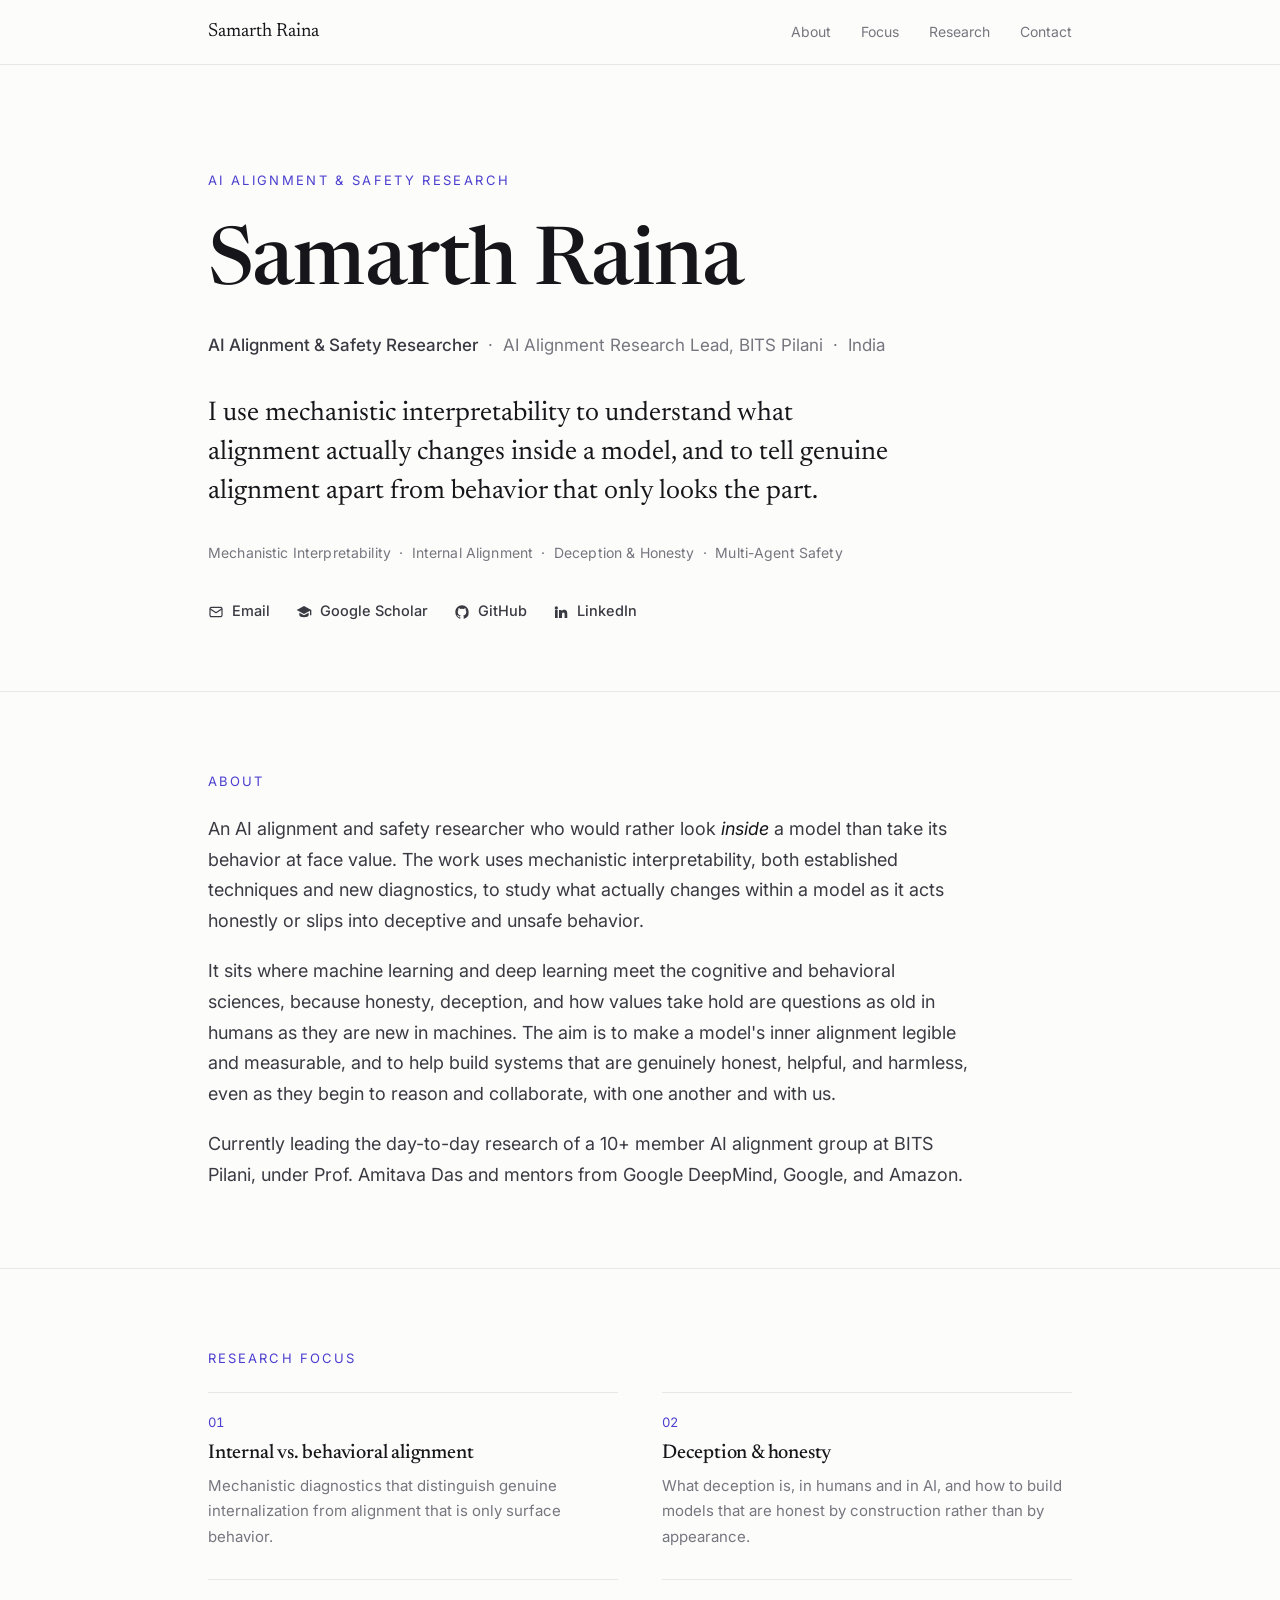
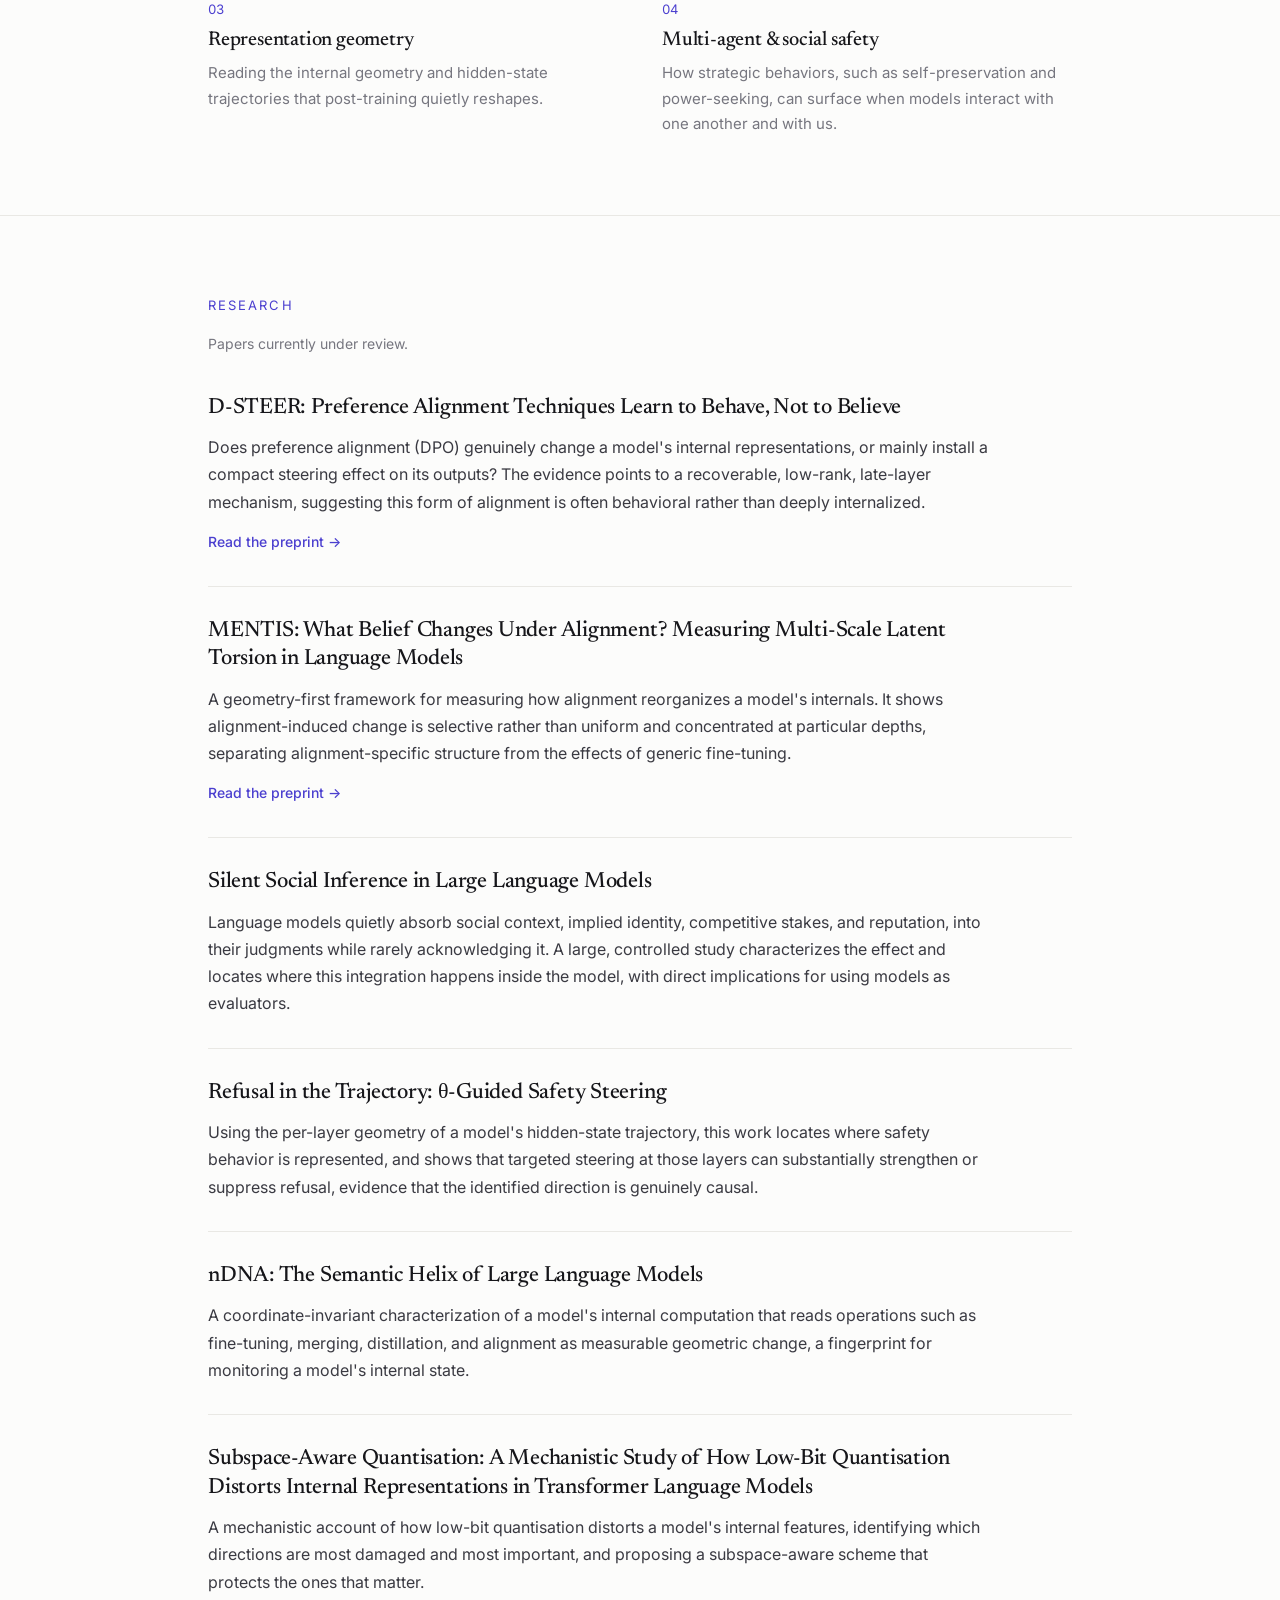
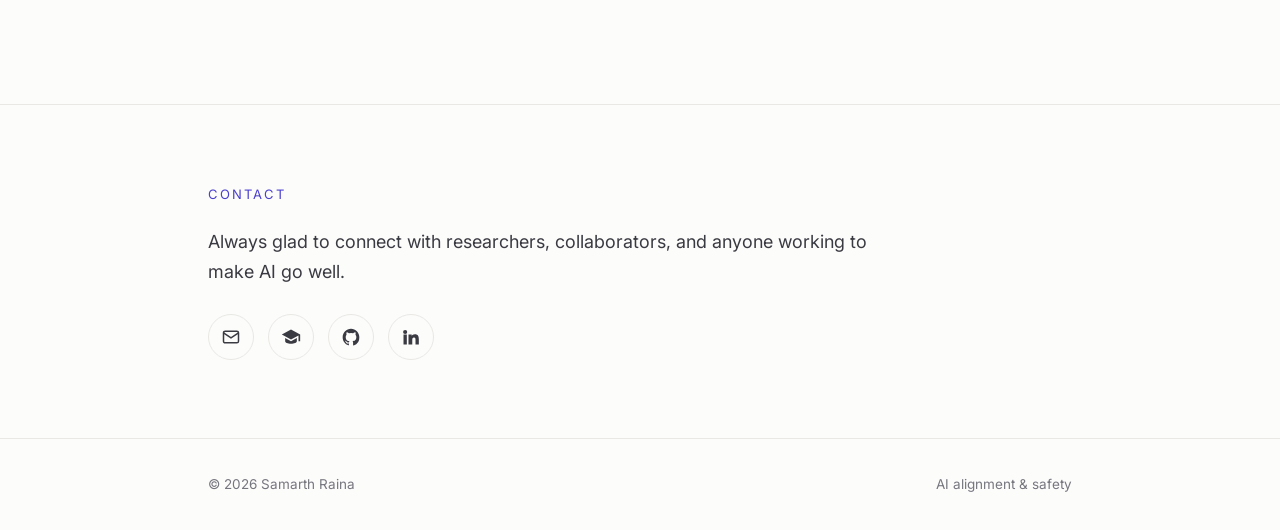
==== index.html @ c99ff716 "Add files via upload" ====
<!DOCTYPE html>
<html lang="en">
<head>
<meta charset="UTF-8" />
<meta name="viewport" content="width=device-width, initial-scale=1.0" />
<title>Samarth Raina</title>
<meta name="description" content="Samarth Raina — AI alignment and safety researcher working on mechanistic interpretability, internal alignment, deception and honesty, and multi-agent safety." />
<link rel="preconnect" href="https://fonts.googleapis.com" />
<link rel="preconnect" href="https://fonts.gstatic.com" crossorigin />
<link href="https://fonts.googleapis.com/css2?family=Inter:wght@400;500;600&family=Newsreader:opsz,wght@6..72,400;6..72,500&display=swap" rel="stylesheet" />
<style>
  :root{
    --bg:#fcfcfb; --ink:#16161a; --soft:#3a3a42; --muted:#76767f; --line:#e9e8e4;
    --accent:#4b3fcf; --accent-soft:#efeefb;
    --serif:'Newsreader',Georgia,serif; --sans:'Inter',system-ui,sans-serif;
    --maxw:920px;
  }
  *{box-sizing:border-box}
  html{scroll-behavior:smooth}
  body{margin:0;background:var(--bg);color:var(--ink);font-family:var(--sans);line-height:1.7;font-size:17px;-webkit-font-smoothing:antialiased}
  a{color:inherit;text-decoration:none}
  ::selection{background:var(--accent-soft)}
  .wrap{max-width:var(--maxw);margin:0 auto;padding:0 28px}
  h1,h2,h3{font-family:var(--serif);font-weight:500;letter-spacing:-.01em;margin:0;line-height:1.2}

  nav{position:sticky;top:0;z-index:40;background:rgba(252,252,251,.82);backdrop-filter:blur(10px);border-bottom:1px solid var(--line)}
  nav .wrap{display:flex;align-items:center;justify-content:space-between;height:64px}
  .brand{font-family:var(--serif);font-size:19px}
  .navlinks{display:flex;gap:30px;font-size:14px;color:var(--muted)}
  .navlinks a{position:relative}
  .navlinks a:hover{color:var(--ink)}
  @media(max-width:640px){.navlinks{display:none}}

  header.hero{padding:104px 0 64px;border-bottom:1px solid var(--line)}
  .kicker{font-size:13px;letter-spacing:.18em;text-transform:uppercase;color:var(--accent);margin-bottom:26px}
  .hero h1{font-size:clamp(44px,8vw,80px)}
  .hero .role{margin-top:18px;font-size:17px;color:var(--muted)}
  .hero .role b{color:var(--soft);font-weight:500}
  .statement{margin:34px 0 0;max-width:680px;font-family:var(--serif);font-size:clamp(21px,3vw,27px);line-height:1.45;color:var(--ink)}
  .keys{margin-top:30px;font-size:14px;color:var(--muted);letter-spacing:.01em}
  .keys span{white-space:nowrap}
  .links{display:flex;flex-wrap:wrap;gap:26px;margin-top:34px;font-size:14.5px;font-weight:500}
  .links a{display:inline-flex;align-items:center;gap:8px;color:var(--soft);border-bottom:1px solid transparent;padding-bottom:2px;transition:.15s}
  .links a:hover{color:var(--accent);border-color:var(--accent)}
  .links svg{width:16px;height:16px}

  section{padding:78px 0;border-bottom:1px solid var(--line)}
  .eyebrow{font-size:13px;letter-spacing:.16em;text-transform:uppercase;color:var(--accent);margin-bottom:22px}
  .about p{font-size:18px;color:var(--soft);margin:0 0 20px;max-width:760px}
  .about p:last-child{margin-bottom:0}
  .about em{font-style:italic;color:var(--ink)}

  .focus-grid{display:grid;gap:30px 44px;grid-template-columns:repeat(2,1fr);margin-top:8px}
  @media(max-width:640px){.focus-grid{grid-template-columns:1fr}}
  .fitem{padding-top:18px;border-top:1px solid var(--line)}
  .fitem .n{font-size:13px;color:var(--accent);font-variant-numeric:tabular-nums;margin-bottom:8px}
  .fitem h3{font-size:20px;margin-bottom:8px}
  .fitem p{margin:0;font-size:15px;color:var(--muted)}

  .work{margin-top:6px}
  .proj{padding:30px 0;border-top:1px solid var(--line)}
  .proj:first-child{border-top:none;padding-top:8px}
  .proj h3{font-size:22px;line-height:1.3;margin-bottom:12px;max-width:760px}
  .proj p{margin:0;color:var(--soft);font-size:16px;max-width:780px}
  .proj .more{display:inline-flex;align-items:center;gap:7px;margin-top:14px;font-family:var(--sans);font-size:14px;font-weight:500;color:var(--accent)}
  .proj .more:hover{text-decoration:underline}

  .contact p{font-size:18px;color:var(--soft);max-width:680px;margin:0 0 26px}
  .iconrow{display:flex;gap:14px;margin-top:4px}
  .iconrow a{width:46px;height:46px;border:1px solid var(--line);border-radius:50%;display:flex;align-items:center;justify-content:center;color:var(--soft);transition:.18s}
  .iconrow a:hover{color:var(--accent);border-color:var(--accent);transform:translateY(-2px)}
  .iconrow svg{width:20px;height:20px}
  footer{padding:34px 0;color:var(--muted);font-size:13.5px}
  footer .wrap{display:flex;flex-wrap:wrap;gap:10px;justify-content:space-between}

  .reveal{opacity:0;transform:translateY(16px);transition:.7s cubic-bezier(.2,.7,.2,1)}
  .reveal.in{opacity:1;transform:none}
</style>
</head>
<body>

<nav>
  <div class="wrap">
    <a class="brand" href="#top">Samarth Raina</a>
    <div class="navlinks">
      <a href="#about">About</a>
      <a href="#focus">Focus</a>
      <a href="#work">Research</a>
      <a href="#contact">Contact</a>
    </div>
  </div>
</nav>

<header class="hero" id="top">
  <div class="wrap">
    <div class="kicker">AI Alignment &amp; Safety Research</div>
    <h1>Samarth Raina</h1>
    <p class="role"><b>AI Alignment &amp; Safety Researcher</b> &nbsp;·&nbsp; AI Alignment Research Lead, BITS Pilani &nbsp;·&nbsp; India</p>
    <p class="statement">I use mechanistic interpretability to understand what alignment actually changes inside a model, and to tell genuine alignment apart from behavior that only looks the part.</p>
    <p class="keys"><span>Mechanistic Interpretability</span> &nbsp;·&nbsp; <span>Internal Alignment</span> &nbsp;·&nbsp; <span>Deception &amp; Honesty</span> &nbsp;·&nbsp; <span>Multi-Agent Safety</span></p>
    <div class="links">
      <a href="mailto:samarthraina02@gmail.com"><svg viewBox="0 0 24 24" fill="none" stroke="currentColor" stroke-width="1.8"><rect x="3" y="5" width="18" height="14" rx="2"/><path d="m3 7 9 6 9-6"/></svg> Email</a>
      <a href="https://scholar.google.com/citations?hl=en&user=8PD7WwsAAAAJ" target="_blank" rel="noopener"><svg viewBox="0 0 24 24" fill="currentColor"><path d="M12 3 1 9l11 6 9-4.9V17h2V9L12 3Z"/><path d="M5 13.2V17c0 1.7 3.13 3 7 3s7-1.3 7-3v-3.8l-7 3.8-7-3.8Z"/></svg> Google Scholar</a>
      <a href="https://github.com/samarthraina" target="_blank" rel="noopener"><svg viewBox="0 0 24 24" fill="currentColor"><path d="M12 2C6.48 2 2 6.58 2 12.25c0 4.53 2.87 8.37 6.84 9.73.5.1.68-.22.68-.49l-.01-1.7c-2.78.62-3.37-1.22-3.37-1.22-.45-1.18-1.11-1.5-1.11-1.5-.91-.64.07-.62.07-.62 1 .07 1.53 1.06 1.53 1.06.9 1.57 2.36 1.12 2.94.85.09-.66.35-1.12.63-1.38-2.22-.26-4.55-1.14-4.55-5.07 0-1.12.39-2.03 1.03-2.75-.1-.26-.45-1.31.1-2.72 0 0 .84-.28 2.75 1.05a9.3 9.3 0 0 1 5 0c1.91-1.33 2.75-1.05 2.75-1.05.55 1.41.2 2.46.1 2.72.64.72 1.03 1.63 1.03 2.75 0 3.94-2.34 4.81-4.57 5.06.36.32.68.94.68 1.9l-.01 2.82c0 .27.18.59.69.49A10.02 10.02 0 0 0 22 12.25C22 6.58 17.52 2 12 2Z"/></svg> GitHub</a>
      <a href="https://www.linkedin.com/in/samarth-raina/" target="_blank" rel="noopener"><svg viewBox="0 0 24 24" fill="currentColor"><path d="M4.98 3.5a2.5 2.5 0 1 1 0 5 2.5 2.5 0 0 1 0-5ZM3 9h4v12H3V9Zm6 0h3.8v1.64h.05c.53-1 1.83-2.06 3.77-2.06 4.03 0 4.78 2.65 4.78 6.1V21h-4v-5.4c0-1.29-.02-2.95-1.8-2.95-1.8 0-2.08 1.4-2.08 2.85V21H9V9Z"/></svg> LinkedIn</a>
    </div>
  </div>
</header>

<section id="about" class="about">
  <div class="wrap reveal">
    <div class="eyebrow">About</div>
    <p>An AI alignment and safety researcher who would rather look <em>inside</em> a model than take its behavior at face value. The work uses mechanistic interpretability, both established techniques and new diagnostics, to study what actually changes within a model as it acts honestly or slips into deceptive and unsafe behavior.</p>
    <p>It sits where machine learning and deep learning meet the cognitive and behavioral sciences, because honesty, deception, and how values take hold are questions as old in humans as they are new in machines. The aim is to make a model's inner alignment legible and measurable, and to help build systems that are genuinely honest, helpful, and harmless, even as they begin to reason and collaborate, with one another and with us.</p>
    <p>Currently leading the day-to-day research of a 10+ member AI alignment group at BITS Pilani, under Prof. Amitava Das and mentors from Google DeepMind, Google, and Amazon.</p>
  </div>
</section>

<section id="focus">
  <div class="wrap reveal">
    <div class="eyebrow">Research Focus</div>
    <div class="focus-grid">
      <div class="fitem">
        <div class="n">01</div>
        <h3>Internal vs. behavioral alignment</h3>
        <p>Mechanistic diagnostics that distinguish genuine internalization from alignment that is only surface behavior.</p>
      </div>
      <div class="fitem">
        <div class="n">02</div>
        <h3>Deception &amp; honesty</h3>
        <p>What deception is, in humans and in AI, and how to build models that are honest by construction rather than by appearance.</p>
      </div>
      <div class="fitem">
        <div class="n">03</div>
        <h3>Representation geometry</h3>
        <p>Reading the internal geometry and hidden-state trajectories that post-training quietly reshapes.</p>
      </div>
      <div class="fitem">
        <div class="n">04</div>
        <h3>Multi-agent &amp; social safety</h3>
        <p>How strategic behaviors, such as self-preservation and power-seeking, can surface when models interact with one another and with us.</p>
      </div>
    </div>
  </div>
</section>

<section id="work">
  <div class="wrap reveal">
    <div class="eyebrow">Research</div>
    <p style="font-size:14px;color:var(--muted);margin:-6px 0 30px">Papers currently under review.</p>
    <div class="work">

      <article class="proj">
        <h3>D-STEER: Preference Alignment Techniques Learn to Behave, Not to Believe</h3>
        <p>Does preference alignment (DPO) genuinely change a model's internal representations, or mainly install a compact steering effect on its outputs? The evidence points to a recoverable, low-rank, late-layer mechanism, suggesting this form of alignment is often behavioral rather than deeply internalized.</p>
        <a class="more" href="https://arxiv.org/abs/2512.11838" target="_blank" rel="noopener">Read the preprint &rarr;</a>
      </article>

      <article class="proj">
        <h3>MENTIS: What Belief Changes Under Alignment? Measuring Multi-Scale Latent Torsion in Language Models</h3>
        <p>A geometry-first framework for measuring how alignment reorganizes a model's internals. It shows alignment-induced change is selective rather than uniform and concentrated at particular depths, separating alignment-specific structure from the effects of generic fine-tuning.</p>
        <a class="more" href="https://arxiv.org/abs/2606.01060" target="_blank" rel="noopener">Read the preprint &rarr;</a>
      </article>

      <article class="proj">
        <h3>Silent Social Inference in Large Language Models</h3>
        <p>Language models quietly absorb social context, implied identity, competitive stakes, and reputation, into their judgments while rarely acknowledging it. A large, controlled study characterizes the effect and locates where this integration happens inside the model, with direct implications for using models as evaluators.</p>
      </article>

      <article class="proj">
        <h3>Refusal in the Trajectory: &theta;-Guided Safety Steering</h3>
        <p>Using the per-layer geometry of a model's hidden-state trajectory, this work locates where safety behavior is represented, and shows that targeted steering at those layers can substantially strengthen or suppress refusal, evidence that the identified direction is genuinely causal.</p>
      </article>

      <article class="proj">
        <h3>nDNA: The Semantic Helix of Large Language Models</h3>
        <p>A coordinate-invariant characterization of a model's internal computation that reads operations such as fine-tuning, merging, distillation, and alignment as measurable geometric change, a fingerprint for monitoring a model's internal state.</p>
      </article>

      <article class="proj">
        <h3>Subspace-Aware Quantisation: A Mechanistic Study of How Low-Bit Quantisation Distorts Internal Representations in Transformer Language Models</h3>
        <p>A mechanistic account of how low-bit quantisation distorts a model's internal features, identifying which directions are most damaged and most important, and proposing a subspace-aware scheme that protects the ones that matter.</p>
      </article>

    </div>
  </div>
</section>

<section id="contact" class="contact">
  <div class="wrap reveal">
    <div class="eyebrow">Contact</div>
    <p>Always glad to connect with researchers, collaborators, and anyone working to make AI go well.</p>
    <div class="iconrow">
      <a href="mailto:samarthraina02@gmail.com" aria-label="Email" title="Email"><svg viewBox="0 0 24 24" fill="none" stroke="currentColor" stroke-width="1.8"><rect x="3" y="5" width="18" height="14" rx="2"/><path d="m3 7 9 6 9-6"/></svg></a>
      <a href="https://scholar.google.com/citations?hl=en&user=8PD7WwsAAAAJ" target="_blank" rel="noopener" aria-label="Google Scholar" title="Google Scholar"><svg viewBox="0 0 24 24" fill="currentColor"><path d="M12 3 1 9l11 6 9-4.9V17h2V9L12 3Z"/><path d="M5 13.2V17c0 1.7 3.13 3 7 3s7-1.3 7-3v-3.8l-7 3.8-7-3.8Z"/></svg></a>
      <a href="https://github.com/samarthraina" target="_blank" rel="noopener" aria-label="GitHub" title="GitHub"><svg viewBox="0 0 24 24" fill="currentColor"><path d="M12 2C6.48 2 2 6.58 2 12.25c0 4.53 2.87 8.37 6.84 9.73.5.1.68-.22.68-.49l-.01-1.7c-2.78.62-3.37-1.22-3.37-1.22-.45-1.18-1.11-1.5-1.11-1.5-.91-.64.07-.62.07-.62 1 .07 1.53 1.06 1.53 1.06.9 1.57 2.36 1.12 2.94.85.09-.66.35-1.12.63-1.38-2.22-.26-4.55-1.14-4.55-5.07 0-1.12.39-2.03 1.03-2.75-.1-.26-.45-1.31.1-2.72 0 0 .84-.28 2.75 1.05a9.3 9.3 0 0 1 5 0c1.91-1.33 2.75-1.05 2.75-1.05.55 1.41.2 2.46.1 2.72.64.72 1.03 1.63 1.03 2.75 0 3.94-2.34 4.81-4.57 5.06.36.32.68.94.68 1.9l-.01 2.82c0 .27.18.59.69.49A10.02 10.02 0 0 0 22 12.25C22 6.58 17.52 2 12 2Z"/></svg></a>
      <a href="https://www.linkedin.com/in/samarth-raina/" target="_blank" rel="noopener" aria-label="LinkedIn" title="LinkedIn"><svg viewBox="0 0 24 24" fill="currentColor"><path d="M4.98 3.5a2.5 2.5 0 1 1 0 5 2.5 2.5 0 0 1 0-5ZM3 9h4v12H3V9Zm6 0h3.8v1.64h.05c.53-1 1.83-2.06 3.77-2.06 4.03 0 4.78 2.65 4.78 6.1V21h-4v-5.4c0-1.29-.02-2.95-1.8-2.95-1.8 0-2.08 1.4-2.08 2.85V21H9V9Z"/></svg></a>
    </div>
  </div>
</section>

<footer>
  <div class="wrap">
    <span>© <span id="yr"></span> Samarth Raina</span>
    <span>AI alignment &amp; safety</span>
  </div>
</footer>

<script>
  document.getElementById('yr').textContent = new Date().getFullYear();
  const io = new IntersectionObserver((es)=>es.forEach(e=>{if(e.isIntersecting){e.target.classList.add('in');io.unobserve(e.target)}}),{threshold:.1});
  document.querySelectorAll('.reveal').forEach(el=>io.observe(el));
</script>
</body>
</html>
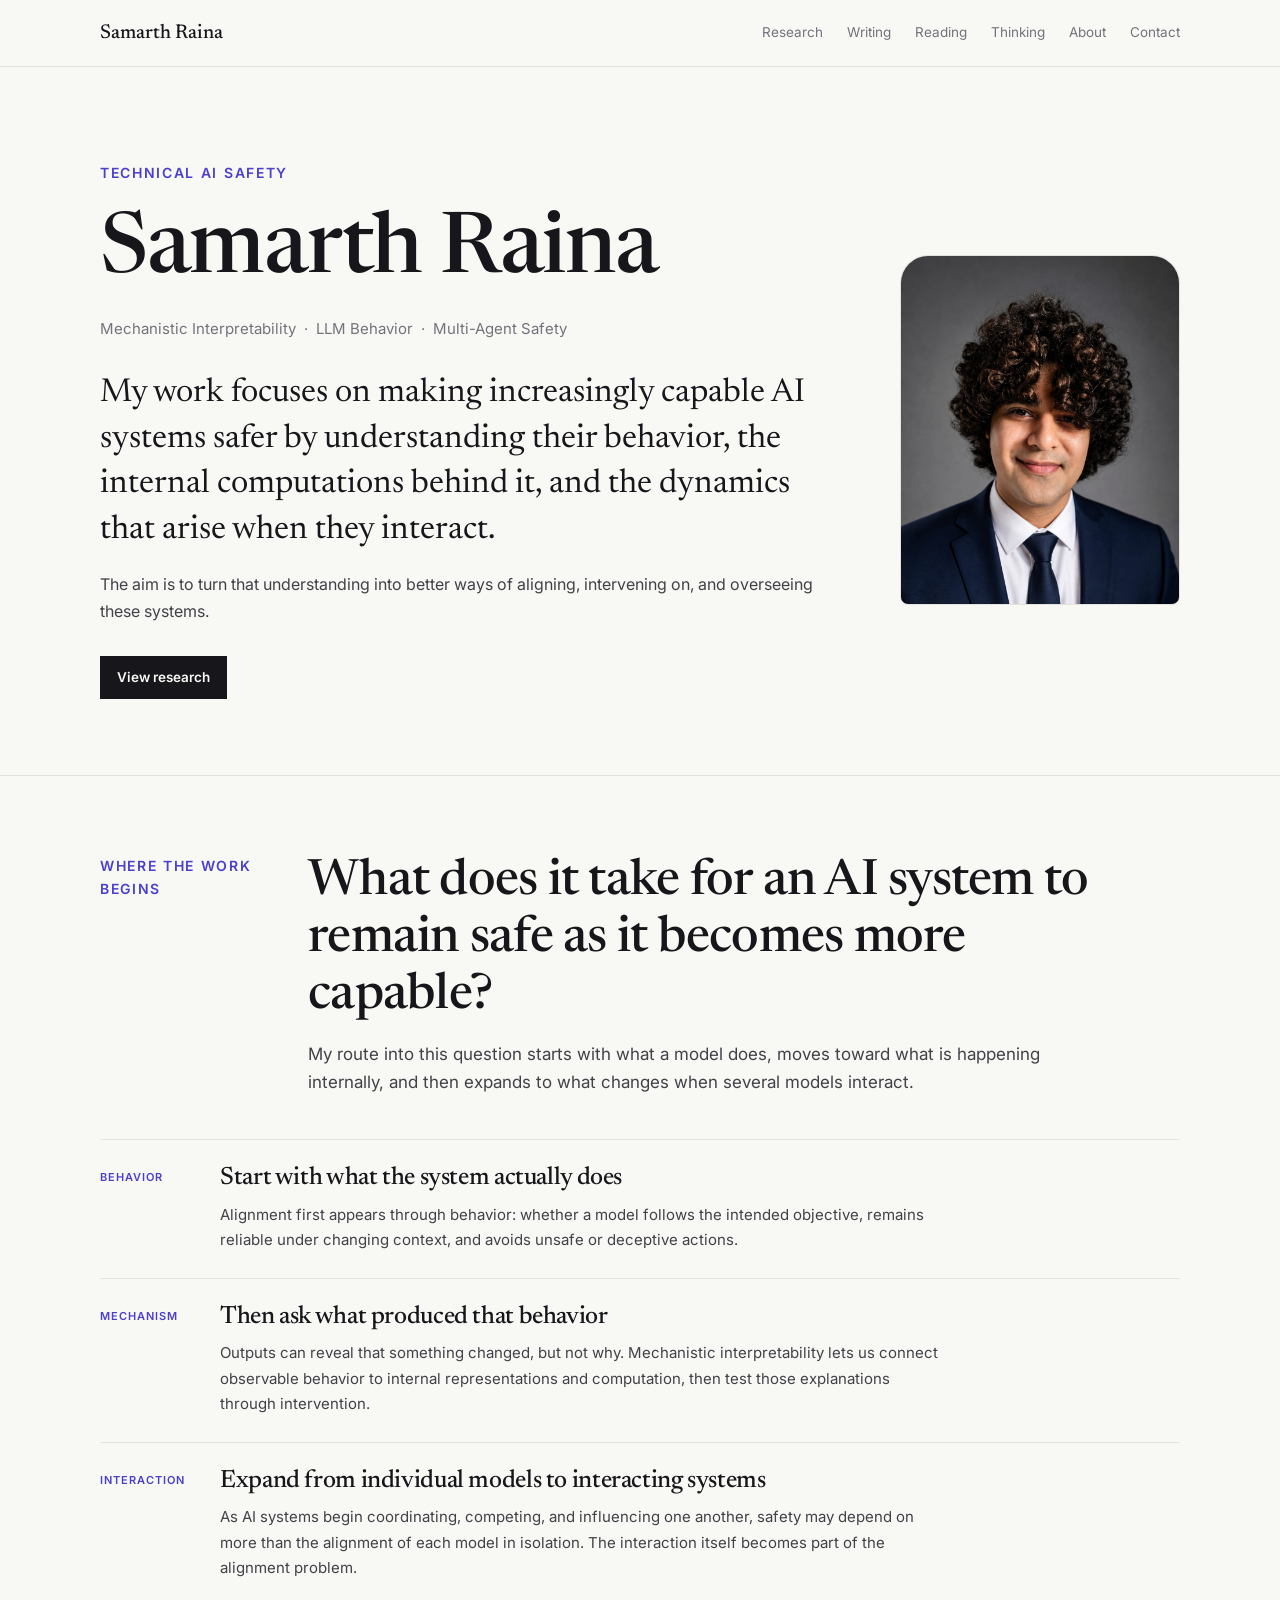
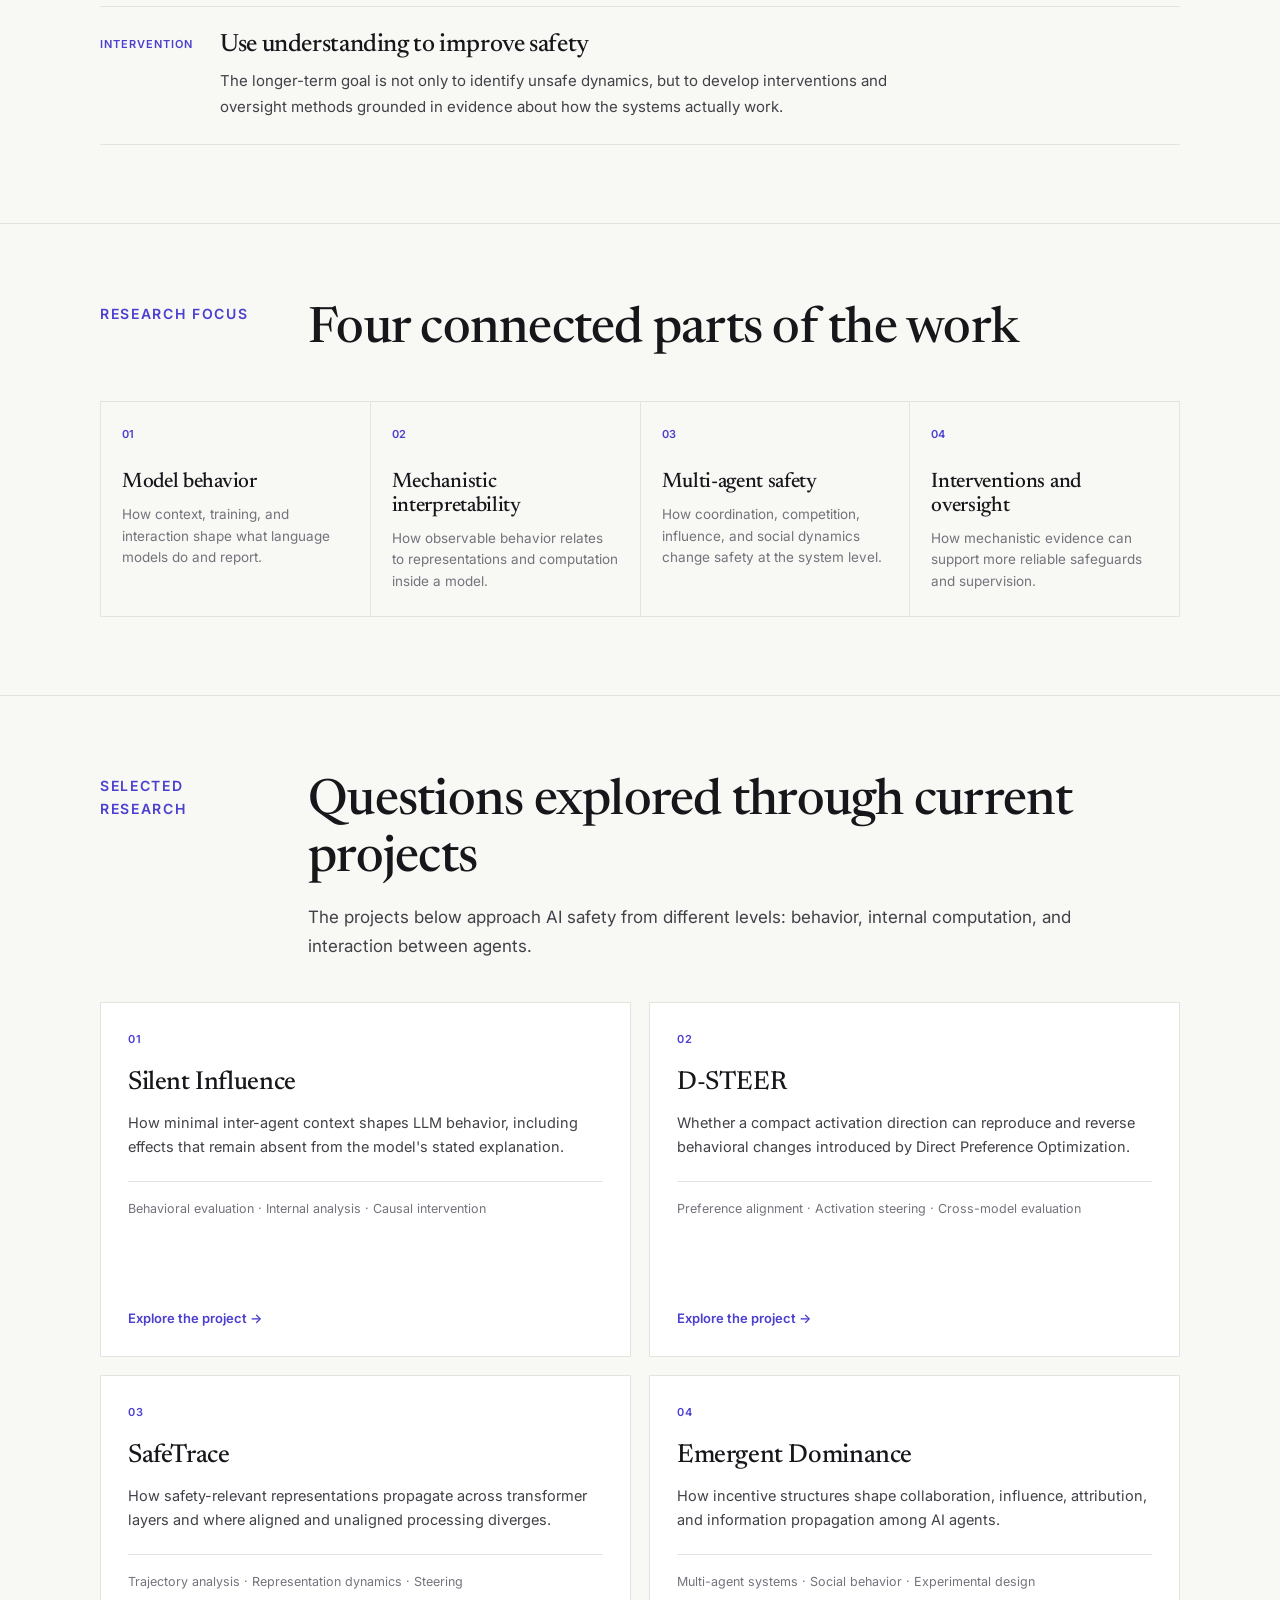
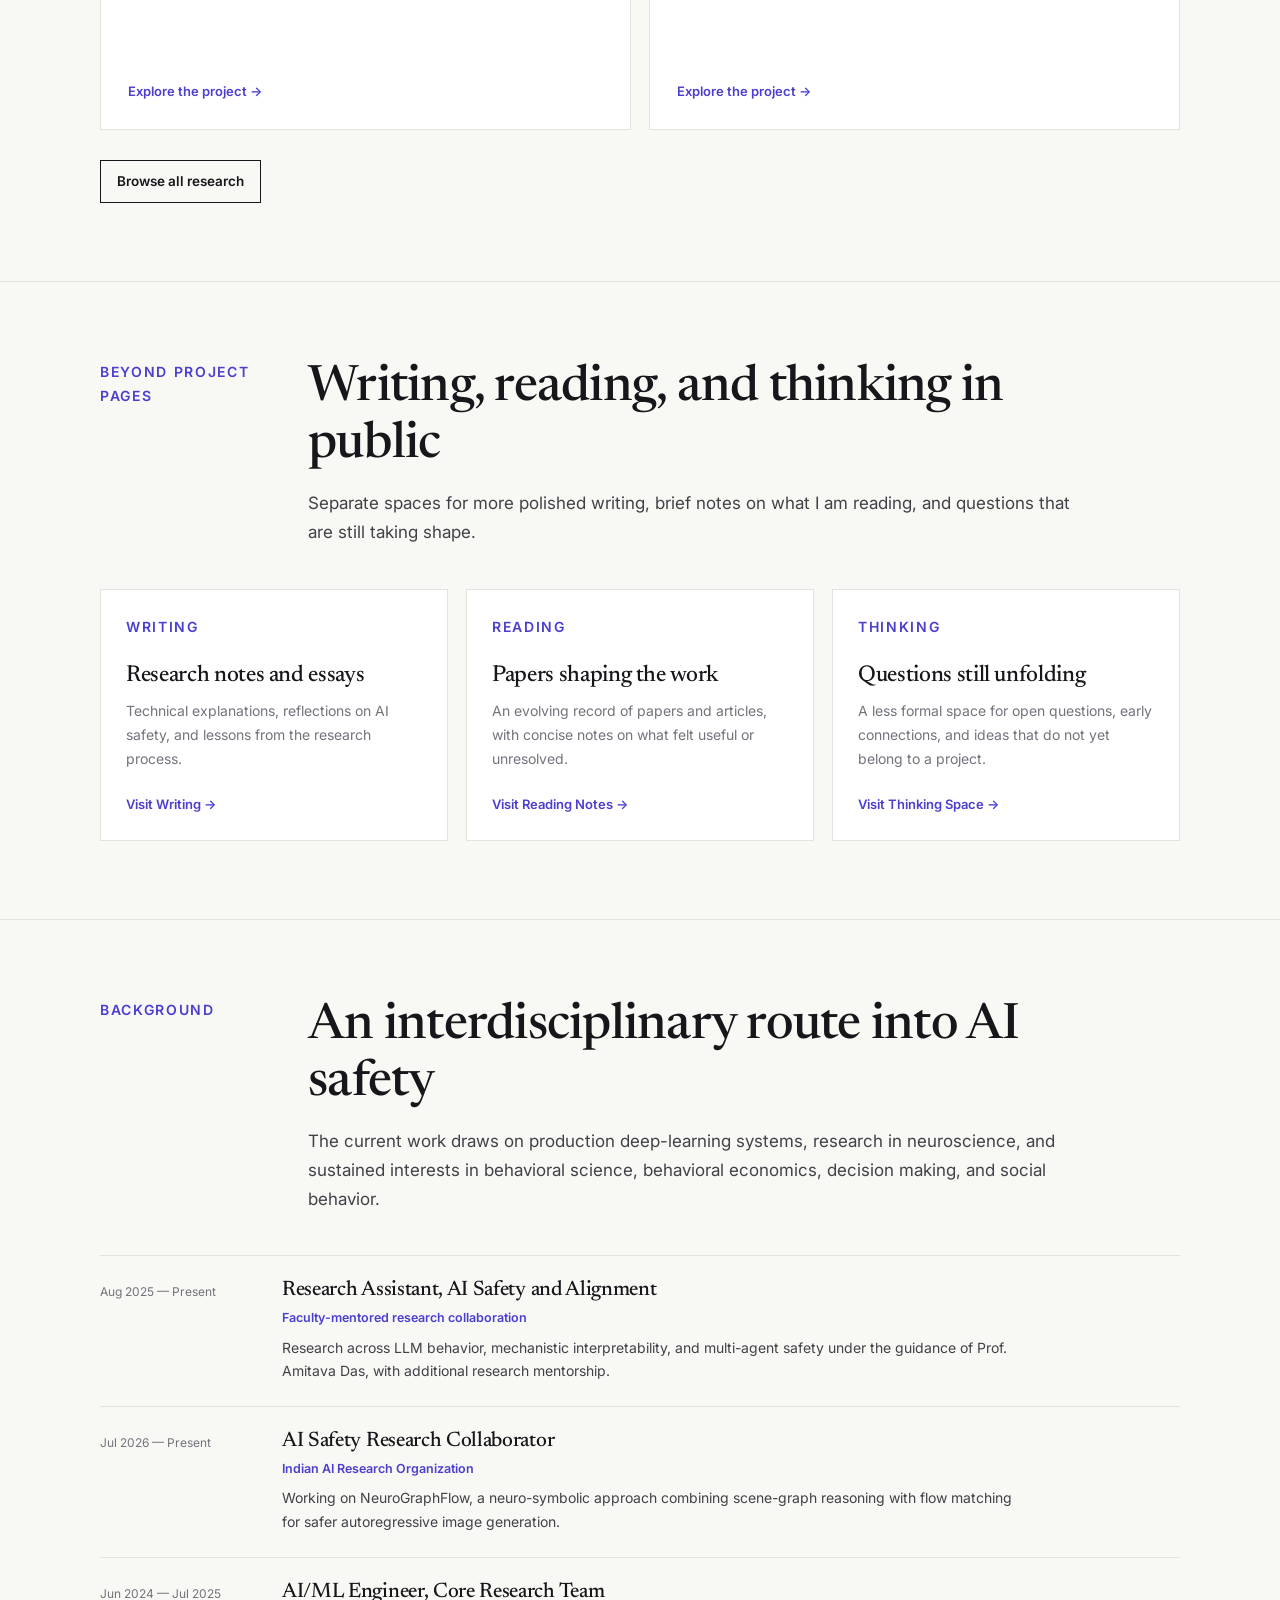
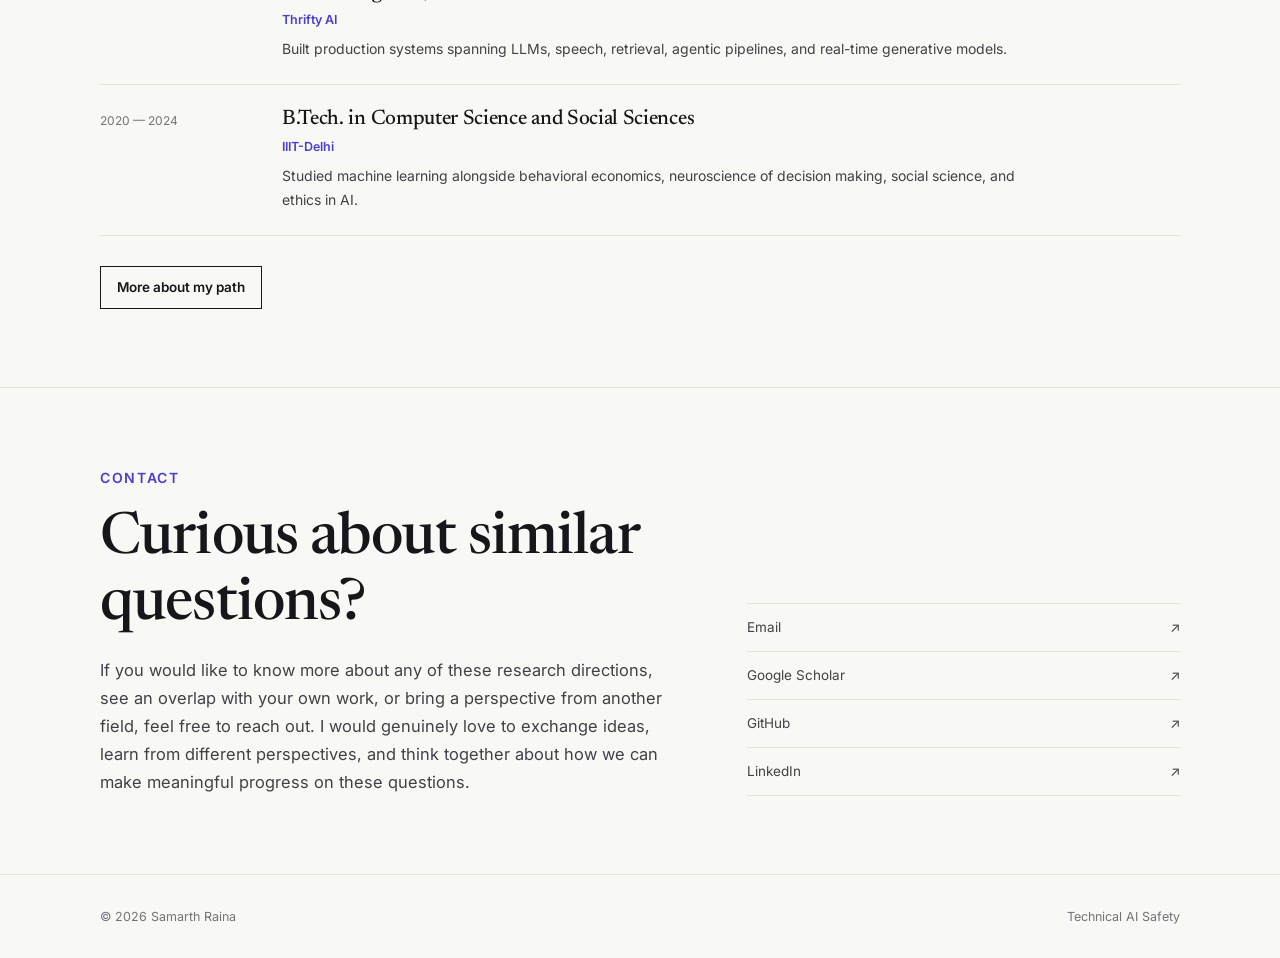
==== commit 2f8f9041: "Redesign personal research website" ====
--- a/index.html
+++ b/index.html
@@ -1,215 +1,144 @@
 <!DOCTYPE html>
 <html lang="en">
 <head>
-<meta charset="UTF-8" />
-<meta name="viewport" content="width=device-width, initial-scale=1.0" />
-<title>Samarth Raina</title>
-<meta name="description" content="Samarth Raina — AI alignment and safety researcher working on mechanistic interpretability, internal alignment, deception and honesty, and multi-agent safety." />
-<link rel="preconnect" href="https://fonts.googleapis.com" />
-<link rel="preconnect" href="https://fonts.gstatic.com" crossorigin />
-<link href="https://fonts.googleapis.com/css2?family=Inter:wght@400;500;600&family=Newsreader:opsz,wght@6..72,400;6..72,500&display=swap" rel="stylesheet" />
-<style>
-  :root{
-    --bg:#fcfcfb; --ink:#16161a; --soft:#3a3a42; --muted:#76767f; --line:#e9e8e4;
-    --accent:#4b3fcf; --accent-soft:#efeefb;
-    --serif:'Newsreader',Georgia,serif; --sans:'Inter',system-ui,sans-serif;
-    --maxw:920px;
-  }
-  *{box-sizing:border-box}
-  html{scroll-behavior:smooth}
-  body{margin:0;background:var(--bg);color:var(--ink);font-family:var(--sans);line-height:1.7;font-size:17px;-webkit-font-smoothing:antialiased}
-  a{color:inherit;text-decoration:none}
-  ::selection{background:var(--accent-soft)}
-  .wrap{max-width:var(--maxw);margin:0 auto;padding:0 28px}
-  h1,h2,h3{font-family:var(--serif);font-weight:500;letter-spacing:-.01em;margin:0;line-height:1.2}
-
-  nav{position:sticky;top:0;z-index:40;background:rgba(252,252,251,.82);backdrop-filter:blur(10px);border-bottom:1px solid var(--line)}
-  nav .wrap{display:flex;align-items:center;justify-content:space-between;height:64px}
-  .brand{font-family:var(--serif);font-size:19px}
-  .navlinks{display:flex;gap:30px;font-size:14px;color:var(--muted)}
-  .navlinks a{position:relative}
-  .navlinks a:hover{color:var(--ink)}
-  @media(max-width:640px){.navlinks{display:none}}
-
-  header.hero{padding:104px 0 64px;border-bottom:1px solid var(--line)}
-  .kicker{font-size:13px;letter-spacing:.18em;text-transform:uppercase;color:var(--accent);margin-bottom:26px}
-  .hero h1{font-size:clamp(44px,8vw,80px)}
-  .hero .role{margin-top:18px;font-size:17px;color:var(--muted)}
-  .hero .role b{color:var(--soft);font-weight:500}
-  .statement{margin:34px 0 0;max-width:680px;font-family:var(--serif);font-size:clamp(21px,3vw,27px);line-height:1.45;color:var(--ink)}
-  .keys{margin-top:30px;font-size:14px;color:var(--muted);letter-spacing:.01em}
-  .keys span{white-space:nowrap}
-  .links{display:flex;flex-wrap:wrap;gap:26px;margin-top:34px;font-size:14.5px;font-weight:500}
-  .links a{display:inline-flex;align-items:center;gap:8px;color:var(--soft);border-bottom:1px solid transparent;padding-bottom:2px;transition:.15s}
-  .links a:hover{color:var(--accent);border-color:var(--accent)}
-  .links svg{width:16px;height:16px}
-
-  section{padding:78px 0;border-bottom:1px solid var(--line)}
-  .eyebrow{font-size:13px;letter-spacing:.16em;text-transform:uppercase;color:var(--accent);margin-bottom:22px}
-  .about p{font-size:18px;color:var(--soft);margin:0 0 20px;max-width:760px}
-  .about p:last-child{margin-bottom:0}
-  .about em{font-style:italic;color:var(--ink)}
-
-  .focus-grid{display:grid;gap:30px 44px;grid-template-columns:repeat(2,1fr);margin-top:8px}
-  @media(max-width:640px){.focus-grid{grid-template-columns:1fr}}
-  .fitem{padding-top:18px;border-top:1px solid var(--line)}
-  .fitem .n{font-size:13px;color:var(--accent);font-variant-numeric:tabular-nums;margin-bottom:8px}
-  .fitem h3{font-size:20px;margin-bottom:8px}
-  .fitem p{margin:0;font-size:15px;color:var(--muted)}
-
-  .work{margin-top:6px}
-  .proj{padding:30px 0;border-top:1px solid var(--line)}
-  .proj:first-child{border-top:none;padding-top:8px}
-  .proj h3{font-size:22px;line-height:1.3;margin-bottom:12px;max-width:760px}
-  .proj p{margin:0;color:var(--soft);font-size:16px;max-width:780px}
-  .proj .more{display:inline-flex;align-items:center;gap:7px;margin-top:14px;font-family:var(--sans);font-size:14px;font-weight:500;color:var(--accent)}
-  .proj .more:hover{text-decoration:underline}
-
-  .contact p{font-size:18px;color:var(--soft);max-width:680px;margin:0 0 26px}
-  .iconrow{display:flex;gap:14px;margin-top:4px}
-  .iconrow a{width:46px;height:46px;border:1px solid var(--line);border-radius:50%;display:flex;align-items:center;justify-content:center;color:var(--soft);transition:.18s}
-  .iconrow a:hover{color:var(--accent);border-color:var(--accent);transform:translateY(-2px)}
-  .iconrow svg{width:20px;height:20px}
-  footer{padding:34px 0;color:var(--muted);font-size:13.5px}
-  footer .wrap{display:flex;flex-wrap:wrap;gap:10px;justify-content:space-between}
-
-  .reveal{opacity:0;transform:translateY(16px);transition:.7s cubic-bezier(.2,.7,.2,1)}
-  .reveal.in{opacity:1;transform:none}
-</style>
+  <meta charset="UTF-8" />
+  <meta name="viewport" content="width=device-width, initial-scale=1.0" />
+  <meta name="theme-color" content="#f8f8f5" />
+  <title>Samarth Raina | Technical AI Safety</title>
+  <meta name="description" content="Samarth Raina works on technical AI safety through mechanistic interpretability, LLM behavior, and multi-agent safety." />
+  <link rel="canonical" href="https://samarthraina.github.io/" />
+  <meta property="og:type" content="website" />
+  <meta property="og:url" content="https://samarthraina.github.io/" />
+  <meta property="og:title" content="Samarth Raina | Technical AI Safety" />
+  <meta property="og:description" content="Mechanistic interpretability, LLM behavior, and multi-agent safety." />
+  <link rel="preconnect" href="https://fonts.googleapis.com" />
+  <link rel="preconnect" href="https://fonts.gstatic.com" crossorigin />
+  <link href="https://fonts.googleapis.com/css2?family=Inter:wght@400;500;600&family=Newsreader:opsz,wght@6..72,400;6..72,500;6..72,600&display=swap" rel="stylesheet" />
+  <link rel="stylesheet" href="styles.css" />
 </head>
 <body>
-
-<nav>
-  <div class="wrap">
-    <a class="brand" href="#top">Samarth Raina</a>
-    <div class="navlinks">
-      <a href="#about">About</a>
-      <a href="#focus">Focus</a>
-      <a href="#work">Research</a>
-      <a href="#contact">Contact</a>
-    </div>
-  </div>
-</nav>
-
-<header class="hero" id="top">
-  <div class="wrap">
-    <div class="kicker">AI Alignment &amp; Safety Research</div>
-    <h1>Samarth Raina</h1>
-    <p class="role"><b>AI Alignment &amp; Safety Researcher</b> &nbsp;·&nbsp; AI Alignment Research Lead, BITS Pilani &nbsp;·&nbsp; India</p>
-    <p class="statement">I use mechanistic interpretability to understand what alignment actually changes inside a model, and to tell genuine alignment apart from behavior that only looks the part.</p>
-    <p class="keys"><span>Mechanistic Interpretability</span> &nbsp;·&nbsp; <span>Internal Alignment</span> &nbsp;·&nbsp; <span>Deception &amp; Honesty</span> &nbsp;·&nbsp; <span>Multi-Agent Safety</span></p>
-    <div class="links">
-      <a href="mailto:samarthraina02@gmail.com"><svg viewBox="0 0 24 24" fill="none" stroke="currentColor" stroke-width="1.8"><rect x="3" y="5" width="18" height="14" rx="2"/><path d="m3 7 9 6 9-6"/></svg> Email</a>
-      <a href="https://scholar.google.com/citations?hl=en&user=8PD7WwsAAAAJ" target="_blank" rel="noopener"><svg viewBox="0 0 24 24" fill="currentColor"><path d="M12 3 1 9l11 6 9-4.9V17h2V9L12 3Z"/><path d="M5 13.2V17c0 1.7 3.13 3 7 3s7-1.3 7-3v-3.8l-7 3.8-7-3.8Z"/></svg> Google Scholar</a>
-      <a href="https://github.com/samarthraina" target="_blank" rel="noopener"><svg viewBox="0 0 24 24" fill="currentColor"><path d="M12 2C6.48 2 2 6.58 2 12.25c0 4.53 2.87 8.37 6.84 9.73.5.1.68-.22.68-.49l-.01-1.7c-2.78.62-3.37-1.22-3.37-1.22-.45-1.18-1.11-1.5-1.11-1.5-.91-.64.07-.62.07-.62 1 .07 1.53 1.06 1.53 1.06.9 1.57 2.36 1.12 2.94.85.09-.66.35-1.12.63-1.38-2.22-.26-4.55-1.14-4.55-5.07 0-1.12.39-2.03 1.03-2.75-.1-.26-.45-1.31.1-2.72 0 0 .84-.28 2.75 1.05a9.3 9.3 0 0 1 5 0c1.91-1.33 2.75-1.05 2.75-1.05.55 1.41.2 2.46.1 2.72.64.72 1.03 1.63 1.03 2.75 0 3.94-2.34 4.81-4.57 5.06.36.32.68.94.68 1.9l-.01 2.82c0 .27.18.59.69.49A10.02 10.02 0 0 0 22 12.25C22 6.58 17.52 2 12 2Z"/></svg> GitHub</a>
-      <a href="https://www.linkedin.com/in/samarth-raina/" target="_blank" rel="noopener"><svg viewBox="0 0 24 24" fill="currentColor"><path d="M4.98 3.5a2.5 2.5 0 1 1 0 5 2.5 2.5 0 0 1 0-5ZM3 9h4v12H3V9Zm6 0h3.8v1.64h.05c.53-1 1.83-2.06 3.77-2.06 4.03 0 4.78 2.65 4.78 6.1V21h-4v-5.4c0-1.29-.02-2.95-1.8-2.95-1.8 0-2.08 1.4-2.08 2.85V21H9V9Z"/></svg> LinkedIn</a>
-    </div>
-  </div>
-</header>
-
-<section id="about" class="about">
-  <div class="wrap reveal">
-    <div class="eyebrow">About</div>
-    <p>An AI alignment and safety researcher who would rather look <em>inside</em> a model than take its behavior at face value. The work uses mechanistic interpretability, both established techniques and new diagnostics, to study what actually changes within a model as it acts honestly or slips into deceptive and unsafe behavior.</p>
-    <p>It sits where machine learning and deep learning meet the cognitive and behavioral sciences, because honesty, deception, and how values take hold are questions as old in humans as they are new in machines. The aim is to make a model's inner alignment legible and measurable, and to help build systems that are genuinely honest, helpful, and harmless, even as they begin to reason and collaborate, with one another and with us.</p>
-    <p>Currently leading the day-to-day research of a 10+ member AI alignment group at BITS Pilani, under Prof. Amitava Das and mentors from Google DeepMind, Google, and Amazon.</p>
-  </div>
-</section>
-
-<section id="focus">
-  <div class="wrap reveal">
-    <div class="eyebrow">Research Focus</div>
-    <div class="focus-grid">
-      <div class="fitem">
-        <div class="n">01</div>
-        <h3>Internal vs. behavioral alignment</h3>
-        <p>Mechanistic diagnostics that distinguish genuine internalization from alignment that is only surface behavior.</p>
-      </div>
-      <div class="fitem">
-        <div class="n">02</div>
-        <h3>Deception &amp; honesty</h3>
-        <p>What deception is, in humans and in AI, and how to build models that are honest by construction rather than by appearance.</p>
-      </div>
-      <div class="fitem">
-        <div class="n">03</div>
-        <h3>Representation geometry</h3>
-        <p>Reading the internal geometry and hidden-state trajectories that post-training quietly reshapes.</p>
-      </div>
-      <div class="fitem">
-        <div class="n">04</div>
-        <h3>Multi-agent &amp; social safety</h3>
-        <p>How strategic behaviors, such as self-preservation and power-seeking, can surface when models interact with one another and with us.</p>
+  <nav class="site-nav" aria-label="Primary navigation">
+    <div class="wrap">
+      <a class="brand" href="./" aria-current="page">Samarth Raina</a>
+      <div class="nav-links">
+        <a href="research/">Research</a>
+        <a href="writing/">Writing</a>
+        <a href="reading/">Reading</a>
+        <a href="thinking/">Thinking</a>
+        <a href="about/">About</a>
+        <a href="#contact">Contact</a>
       </div>
     </div>
-  </div>
-</section>
+  </nav>
 
-<section id="work">
-  <div class="wrap reveal">
-    <div class="eyebrow">Research</div>
-    <p style="font-size:14px;color:var(--muted);margin:-6px 0 30px">Papers currently under review.</p>
-    <div class="work">
+  <header class="hero" id="top">
+    <div class="wrap hero-grid">
+      <div>
+        <div class="kicker">Technical AI Safety</div>
+        <h1>Samarth Raina</h1>
+        <p class="role">Mechanistic Interpretability &nbsp;·&nbsp; LLM Behavior &nbsp;·&nbsp; Multi-Agent Safety</p>
+        <p class="statement">My work focuses on making increasingly capable AI systems safer by understanding their behavior, the internal computations behind it, and the dynamics that arise when they interact.</p>
+        <p class="hero-context">The aim is to turn that understanding into better ways of aligning, intervening on, and overseeing these systems.</p>
+        <div class="hero-actions">
+          <a class="button primary" href="research/">View research</a>
+        </div>
+      </div>
+      <div class="portrait-frame" aria-label="Reserved space for Samarth Raina's portrait">
+        <img src="assets/profile.jpg" alt="Samarth Raina" onerror="this.hidden=true" />
+        <div class="portrait-fallback" aria-hidden="true"><span>SR</span><small>Portrait space</small></div>
+      </div>
+    </div>
+  </header>
 
-      <article class="proj">
-        <h3>D-STEER: Preference Alignment Techniques Learn to Behave, Not to Believe</h3>
-        <p>Does preference alignment (DPO) genuinely change a model's internal representations, or mainly install a compact steering effect on its outputs? The evidence points to a recoverable, low-rank, late-layer mechanism, suggesting this form of alignment is often behavioral rather than deeply internalized.</p>
-        <a class="more" href="https://arxiv.org/abs/2512.11838" target="_blank" rel="noopener">Read the preprint &rarr;</a>
-      </article>
+  <main>
+    <section id="starting-point">
+      <div class="wrap reveal">
+        <div class="section-head">
+          <div class="eyebrow">Where the work begins</div>
+          <div>
+            <h2>What does it take for an AI system to remain safe as it becomes more capable?</h2>
+            <p class="section-intro">My route into this question starts with what a model does, moves toward what is happening internally, and then expands to what changes when several models interact.</p>
+          </div>
+        </div>
 
-      <article class="proj">
-        <h3>MENTIS: What Belief Changes Under Alignment? Measuring Multi-Scale Latent Torsion in Language Models</h3>
-        <p>A geometry-first framework for measuring how alignment reorganizes a model's internals. It shows alignment-induced change is selective rather than uniform and concentrated at particular depths, separating alignment-specific structure from the effects of generic fine-tuning.</p>
-        <a class="more" href="https://arxiv.org/abs/2606.01060" target="_blank" rel="noopener">Read the preprint &rarr;</a>
-      </article>
+        <div class="story">
+          <article class="story-step"><div class="story-label">Behavior</div><div><h3>Start with what the system actually does</h3><p>Alignment first appears through behavior: whether a model follows the intended objective, remains reliable under changing context, and avoids unsafe or deceptive actions.</p></div></article>
+          <article class="story-step"><div class="story-label">Mechanism</div><div><h3>Then ask what produced that behavior</h3><p>Outputs can reveal that something changed, but not why. Mechanistic interpretability lets us connect observable behavior to internal representations and computation, then test those explanations through intervention.</p></div></article>
+          <article class="story-step"><div class="story-label">Interaction</div><div><h3>Expand from individual models to interacting systems</h3><p>As AI systems begin coordinating, competing, and influencing one another, safety may depend on more than the alignment of each model in isolation. The interaction itself becomes part of the alignment problem.</p></div></article>
+          <article class="story-step"><div class="story-label">Intervention</div><div><h3>Use understanding to improve safety</h3><p>The longer-term goal is not only to identify unsafe dynamics, but to develop interventions and oversight methods grounded in evidence about how the systems actually work.</p></div></article>
+        </div>
+      </div>
+    </section>
 
-      <article class="proj">
-        <h3>Silent Social Inference in Large Language Models</h3>
-        <p>Language models quietly absorb social context, implied identity, competitive stakes, and reputation, into their judgments while rarely acknowledging it. A large, controlled study characterizes the effect and locates where this integration happens inside the model, with direct implications for using models as evaluators.</p>
-      </article>
+    <section id="focus">
+      <div class="wrap reveal">
+        <div class="section-head"><div class="eyebrow">Research focus</div><div><h2>Four connected parts of the work</h2></div></div>
+        <div class="focus-grid">
+          <article class="focus-item"><div class="number">01</div><h3>Model behavior</h3><p>How context, training, and interaction shape what language models do and report.</p></article>
+          <article class="focus-item"><div class="number">02</div><h3>Mechanistic interpretability</h3><p>How observable behavior relates to representations and computation inside a model.</p></article>
+          <article class="focus-item"><div class="number">03</div><h3>Multi-agent safety</h3><p>How coordination, competition, influence, and social dynamics change safety at the system level.</p></article>
+          <article class="focus-item"><div class="number">04</div><h3>Interventions and oversight</h3><p>How mechanistic evidence can support more reliable safeguards and supervision.</p></article>
+        </div>
+      </div>
+    </section>
 
-      <article class="proj">
-        <h3>Refusal in the Trajectory: &theta;-Guided Safety Steering</h3>
-        <p>Using the per-layer geometry of a model's hidden-state trajectory, this work locates where safety behavior is represented, and shows that targeted steering at those layers can substantially strengthen or suppress refusal, evidence that the identified direction is genuinely causal.</p>
-      </article>
+    <section id="selected-research">
+      <div class="wrap reveal">
+        <div class="section-head">
+          <div class="eyebrow">Selected research</div>
+          <div><h2>Questions explored through current projects</h2><p class="section-intro">The projects below approach AI safety from different levels: behavior, internal computation, and interaction between agents.</p></div>
+        </div>
+        <div class="project-grid">
+          <article class="project-card"><div class="project-number">01</div><h3>Silent Influence</h3><p>How minimal inter-agent context shapes LLM behavior, including effects that remain absent from the model's stated explanation.</p><div class="project-meta">Behavioral evaluation · Internal analysis · Causal intervention</div><a class="project-link" href="research/silent-influence/">Explore the project →</a></article>
+          <article class="project-card"><div class="project-number">02</div><h3>D-STEER</h3><p>Whether a compact activation direction can reproduce and reverse behavioral changes introduced by Direct Preference Optimization.</p><div class="project-meta">Preference alignment · Activation steering · Cross-model evaluation</div><a class="project-link" href="research/d-steer/">Explore the project →</a></article>
+          <article class="project-card"><div class="project-number">03</div><h3>SafeTrace</h3><p>How safety-relevant representations propagate across transformer layers and where aligned and unaligned processing diverges.</p><div class="project-meta">Trajectory analysis · Representation dynamics · Steering</div><a class="project-link" href="research/safetrace/">Explore the project →</a></article>
+          <article class="project-card"><div class="project-number">04</div><h3>Emergent Dominance</h3><p>How incentive structures shape collaboration, influence, attribution, and information propagation among AI agents.</p><div class="project-meta">Multi-agent systems · Social behavior · Experimental design</div><a class="project-link" href="research/emergent-dominance/">Explore the project →</a></article>
+        </div>
+        <div class="hero-actions"><a class="button" href="research/">Browse all research</a></div>
+      </div>
+    </section>
 
-      <article class="proj">
-        <h3>nDNA: The Semantic Helix of Large Language Models</h3>
-        <p>A coordinate-invariant characterization of a model's internal computation that reads operations such as fine-tuning, merging, distillation, and alignment as measurable geometric change, a fingerprint for monitoring a model's internal state.</p>
-      </article>
+    <section id="ideas">
+      <div class="wrap reveal">
+        <div class="section-head"><div class="eyebrow">Beyond project pages</div><div><h2>Writing, reading, and thinking in public</h2><p class="section-intro">Separate spaces for more polished writing, brief notes on what I am reading, and questions that are still taking shape.</p></div></div>
+        <div class="preview-grid three">
+          <article class="preview-card"><div class="eyebrow">Writing</div><h3>Research notes and essays</h3><p>Technical explanations, reflections on AI safety, and lessons from the research process.</p><a href="writing/">Visit Writing →</a></article>
+          <article class="preview-card"><div class="eyebrow">Reading</div><h3>Papers shaping the work</h3><p>An evolving record of papers and articles, with concise notes on what felt useful or unresolved.</p><a href="reading/">Visit Reading Notes →</a></article>
+          <article class="preview-card"><div class="eyebrow">Thinking</div><h3>Questions still unfolding</h3><p>A less formal space for open questions, early connections, and ideas that do not yet belong to a project.</p><a href="thinking/">Visit Thinking Space →</a></article>
+        </div>
+      </div>
+    </section>
 
-      <article class="proj">
-        <h3>Subspace-Aware Quantisation: A Mechanistic Study of How Low-Bit Quantisation Distorts Internal Representations in Transformer Language Models</h3>
-        <p>A mechanistic account of how low-bit quantisation distorts a model's internal features, identifying which directions are most damaged and most important, and proposing a subspace-aware scheme that protects the ones that matter.</p>
-      </article>
+    <section id="background">
+      <div class="wrap reveal">
+        <div class="section-head">
+          <div class="eyebrow">Background</div>
+          <div><h2>An interdisciplinary route into AI safety</h2><p class="section-intro">The current work draws on production deep-learning systems, research in neuroscience, and sustained interests in behavioral science, behavioral economics, decision making, and social behavior.</p></div>
+        </div>
+        <div class="timeline">
+          <article class="timeline-item"><div class="timeline-date">Aug 2025 — Present</div><div><h3>Research Assistant, AI Safety and Alignment</h3><div class="timeline-place">Faculty-mentored research collaboration</div><p>Research across LLM behavior, mechanistic interpretability, and multi-agent safety under the guidance of Prof. Amitava Das, with additional research mentorship.</p></div></article>
+          <article class="timeline-item"><div class="timeline-date">Jul 2026 — Present</div><div><h3>AI Safety Research Collaborator</h3><div class="timeline-place">Indian AI Research Organization</div><p>Working on NeuroGraphFlow, a neuro-symbolic approach combining scene-graph reasoning with flow matching for safer autoregressive image generation.</p></div></article>
+          <article class="timeline-item"><div class="timeline-date">Jun 2024 — Jul 2025</div><div><h3>AI/ML Engineer, Core Research Team</h3><div class="timeline-place">Thrifty AI</div><p>Built production systems spanning LLMs, speech, retrieval, agentic pipelines, and real-time generative models.</p></div></article>
+          <article class="timeline-item"><div class="timeline-date">2020 — 2024</div><div><h3>B.Tech. in Computer Science and Social Sciences</h3><div class="timeline-place">IIIT-Delhi</div><p>Studied machine learning alongside behavioral economics, neuroscience of decision making, social science, and ethics in AI.</p></div></article>
+        </div>
+        <div class="hero-actions"><a class="button" href="about/">More about my path</a></div>
+      </div>
+    </section>
 
-    </div>
-  </div>
-</section>
+    <section id="contact">
+      <div class="wrap reveal contact-grid">
+        <div><div class="eyebrow">Contact</div><h2>Curious about similar questions?</h2><p>If you would like to know more about any of these research directions, see an overlap with your own work, or bring a perspective from another field, feel free to reach out. I would genuinely love to exchange ideas, learn from different perspectives, and think together about how we can make meaningful progress on these questions.</p></div>
+        <div class="contact-links">
+          <a href="mailto:samarthraina02@gmail.com"><span>Email</span><span>↗</span></a>
+          <a href="https://scholar.google.com/citations?hl=en&amp;user=8PD7WwsAAAAJ" target="_blank" rel="noopener"><span>Google Scholar</span><span>↗</span></a>
+          <a href="https://github.com/samarthraina" target="_blank" rel="noopener"><span>GitHub</span><span>↗</span></a>
+          <a href="https://www.linkedin.com/in/samarth-raina/" target="_blank" rel="noopener"><span>LinkedIn</span><span>↗</span></a>
+        </div>
+      </div>
+    </section>
+  </main>
 
-<section id="contact" class="contact">
-  <div class="wrap reveal">
-    <div class="eyebrow">Contact</div>
-    <p>Always glad to connect with researchers, collaborators, and anyone working to make AI go well.</p>
-    <div class="iconrow">
-      <a href="mailto:samarthraina02@gmail.com" aria-label="Email" title="Email"><svg viewBox="0 0 24 24" fill="none" stroke="currentColor" stroke-width="1.8"><rect x="3" y="5" width="18" height="14" rx="2"/><path d="m3 7 9 6 9-6"/></svg></a>
-      <a href="https://scholar.google.com/citations?hl=en&user=8PD7WwsAAAAJ" target="_blank" rel="noopener" aria-label="Google Scholar" title="Google Scholar"><svg viewBox="0 0 24 24" fill="currentColor"><path d="M12 3 1 9l11 6 9-4.9V17h2V9L12 3Z"/><path d="M5 13.2V17c0 1.7 3.13 3 7 3s7-1.3 7-3v-3.8l-7 3.8-7-3.8Z"/></svg></a>
-      <a href="https://github.com/samarthraina" target="_blank" rel="noopener" aria-label="GitHub" title="GitHub"><svg viewBox="0 0 24 24" fill="currentColor"><path d="M12 2C6.48 2 2 6.58 2 12.25c0 4.53 2.87 8.37 6.84 9.73.5.1.68-.22.68-.49l-.01-1.7c-2.78.62-3.37-1.22-3.37-1.22-.45-1.18-1.11-1.5-1.11-1.5-.91-.64.07-.62.07-.62 1 .07 1.53 1.06 1.53 1.06.9 1.57 2.36 1.12 2.94.85.09-.66.35-1.12.63-1.38-2.22-.26-4.55-1.14-4.55-5.07 0-1.12.39-2.03 1.03-2.75-.1-.26-.45-1.31.1-2.72 0 0 .84-.28 2.75 1.05a9.3 9.3 0 0 1 5 0c1.91-1.33 2.75-1.05 2.75-1.05.55 1.41.2 2.46.1 2.72.64.72 1.03 1.63 1.03 2.75 0 3.94-2.34 4.81-4.57 5.06.36.32.68.94.68 1.9l-.01 2.82c0 .27.18.59.69.49A10.02 10.02 0 0 0 22 12.25C22 6.58 17.52 2 12 2Z"/></svg></a>
-      <a href="https://www.linkedin.com/in/samarth-raina/" target="_blank" rel="noopener" aria-label="LinkedIn" title="LinkedIn"><svg viewBox="0 0 24 24" fill="currentColor"><path d="M4.98 3.5a2.5 2.5 0 1 1 0 5 2.5 2.5 0 0 1 0-5ZM3 9h4v12H3V9Zm6 0h3.8v1.64h.05c.53-1 1.83-2.06 3.77-2.06 4.03 0 4.78 2.65 4.78 6.1V21h-4v-5.4c0-1.29-.02-2.95-1.8-2.95-1.8 0-2.08 1.4-2.08 2.85V21H9V9Z"/></svg></a>
-    </div>
-  </div>
-</section>
-
-<footer>
-  <div class="wrap">
-    <span>© <span id="yr"></span> Samarth Raina</span>
-    <span>AI alignment &amp; safety</span>
-  </div>
-</footer>
-
-<script>
-  document.getElementById('yr').textContent = new Date().getFullYear();
-  const io = new IntersectionObserver((es)=>es.forEach(e=>{if(e.isIntersecting){e.target.classList.add('in');io.unobserve(e.target)}}),{threshold:.1});
-  document.querySelectorAll('.reveal').forEach(el=>io.observe(el));
-</script>
+  <footer><div class="wrap"><span>© <span data-year></span> Samarth Raina</span><span>Technical AI Safety</span></div></footer>
+  <script src="script.js"></script>
 </body>
 </html>
--- a/styles.css
+++ b/styles.css
@@ -0,0 +1,264 @@
+:root {
+  --bg: #f8f8f5;
+  --paper: #ffffff;
+  --ink: #17171b;
+  --soft: #414148;
+  --muted: #73737c;
+  --line: #e4e3dd;
+  --accent: #4b3fcf;
+  --accent-dark: #352aa8;
+  --accent-soft: #eeecff;
+  --warm: #f2eee6;
+  --serif: "Newsreader", Georgia, serif;
+  --sans: "Inter", system-ui, sans-serif;
+  --maxw: 1080px;
+}
+
+* { box-sizing: border-box; }
+html { scroll-behavior: smooth; }
+body {
+  margin: 0;
+  background: var(--bg);
+  color: var(--ink);
+  font-family: var(--sans);
+  font-size: 16.5px;
+  line-height: 1.7;
+  -webkit-font-smoothing: antialiased;
+}
+a { color: inherit; text-decoration: none; }
+img { display: block; max-width: 100%; }
+::selection { background: var(--accent-soft); }
+
+.wrap { width: min(var(--maxw), calc(100% - 48px)); margin: 0 auto; }
+.narrow { max-width: 790px; }
+h1, h2, h3, h4 {
+  margin: 0;
+  font-family: var(--serif);
+  font-weight: 500;
+  letter-spacing: -.015em;
+  line-height: 1.14;
+}
+p { margin: 0; }
+
+.site-nav {
+  position: sticky;
+  top: 0;
+  z-index: 50;
+  border-bottom: 1px solid var(--line);
+  background: rgba(248, 248, 245, .9);
+  backdrop-filter: blur(14px);
+}
+.site-nav .wrap {
+  min-height: 66px;
+  display: flex;
+  align-items: center;
+  justify-content: space-between;
+  gap: 24px;
+}
+.brand { flex-shrink: 0; white-space: nowrap; font-family: var(--serif); font-size: 20px; font-weight: 500; }
+.nav-links { display: flex; align-items: center; gap: 24px; color: var(--muted); font-size: 13.5px; }
+.nav-links a { padding: 7px 0; border-bottom: 1px solid transparent; }
+.nav-links a:hover, .nav-links a[aria-current="page"] { color: var(--ink); border-color: var(--accent); }
+
+.eyebrow, .kicker {
+  color: var(--accent);
+  font-size: 14px;
+  font-weight: 600;
+  letter-spacing: .12em;
+  text-transform: uppercase;
+}
+
+.hero { padding: 94px 0 76px; border-bottom: 1px solid var(--line); }
+.hero-grid { display: grid; grid-template-columns: minmax(0, 1fr) 280px; gap: 76px; align-items: center; }
+.hero h1 { margin-top: 20px; font-size: clamp(54px, 8vw, 84px); }
+.role { margin-top: 15px; color: var(--muted); font-size: 15px; }
+.statement { max-width: 790px; margin-top: 30px; font-family: var(--serif); font-size: clamp(24px, 3vw, 33px); line-height: 1.38; }
+.hero-context { max-width: 720px; margin-top: 18px; color: var(--soft); font-size: 16px; }
+.hero-actions, .text-links { display: flex; flex-wrap: wrap; gap: 12px; margin-top: 30px; }
+.text-links { gap: 20px; margin-top: 22px; font-size: 13.5px; color: var(--muted); }
+.text-links a:hover { color: var(--accent); }
+.button {
+  display: inline-flex;
+  align-items: center;
+  justify-content: center;
+  min-height: 43px;
+  padding: 9px 16px;
+  border: 1px solid var(--ink);
+  font-size: 13.5px;
+  font-weight: 600;
+  transition: .16s ease;
+}
+.button.primary { background: var(--ink); color: var(--bg); }
+.button:hover { border-color: var(--accent); color: var(--accent); transform: translateY(-1px); }
+.button.primary:hover { background: var(--accent); color: white; }
+
+.portrait-frame {
+  position: relative;
+  width: 100%;
+  aspect-ratio: 4 / 5;
+  overflow: hidden;
+  border: 1px solid var(--line);
+  border-radius: 28px 28px 8px 8px;
+  background: linear-gradient(145deg, var(--accent-soft), var(--warm));
+}
+.portrait-frame img { position: absolute; inset: 0; z-index: 2; width: 100%; height: 100%; object-fit: cover; }
+.portrait-frame img[hidden] { display: none; }
+.portrait-fallback { position: absolute; inset: 0; display: grid; place-content: center; text-align: center; color: var(--accent); }
+.portrait-fallback span { font-family: var(--serif); font-size: 58px; line-height: 1; }
+.portrait-fallback small { margin-top: 11px; color: var(--muted); font-size: 11px; letter-spacing: .12em; text-transform: uppercase; }
+
+section { padding: 78px 0; border-bottom: 1px solid var(--line); }
+.section-head { display: grid; grid-template-columns: 170px minmax(0, 1fr); gap: 38px; margin-bottom: 42px; }
+.section-head h2 { font-size: clamp(34px, 5vw, 50px); max-width: 790px; }
+.section-intro { max-width: 780px; margin-top: 15px; color: var(--soft); font-size: 17px; }
+
+.two-column { display: grid; grid-template-columns: 1.05fr .95fr; gap: 58px; align-items: start; }
+.prose p { margin-bottom: 18px; color: var(--soft); font-size: 17.5px; }
+.prose p:last-child { margin-bottom: 0; }
+.arc { border-top: 1px solid var(--line); }
+.arc-step { display: grid; grid-template-columns: 34px 1fr; gap: 14px; padding: 15px 0; border-bottom: 1px solid var(--line); }
+.arc-step > span { padding-top: 2px; color: var(--accent); font-size: 11px; font-weight: 600; }
+.arc-step strong { display: block; font-family: var(--serif); font-size: 19px; font-weight: 500; }
+.arc-step small { display: block; margin-top: 3px; color: var(--muted); font-size: 13px; }
+
+.story { border-top: 1px solid var(--line); }
+.story-step { display: grid; grid-template-columns: 92px 1fr; gap: 28px; padding: 25px 0; border-bottom: 1px solid var(--line); }
+.story-step .story-label { padding-top: 3px; color: var(--accent); font-size: 11px; font-weight: 600; letter-spacing: .09em; text-transform: uppercase; }
+.story-step h3 { font-size: 25px; }
+.story-step p { max-width: 720px; margin-top: 8px; color: var(--soft); font-size: 15px; }
+
+.focus-grid { display: grid; grid-template-columns: repeat(4, 1fr); gap: 1px; border: 1px solid var(--line); background: var(--line); }
+.focus-item { min-height: 190px; padding: 23px 21px; background: var(--bg); }
+.focus-item .number { color: var(--accent); font-size: 11px; font-weight: 600; }
+.focus-item h3 { margin: 27px 0 9px; font-size: 21px; }
+.focus-item p { color: var(--muted); font-size: 13.5px; line-height: 1.6; }
+
+.now-grid, .question-grid, .preview-grid { display: grid; grid-template-columns: repeat(2, minmax(0, 1fr)); gap: 18px; }
+.preview-grid.three { grid-template-columns: repeat(3, minmax(0, 1fr)); }
+.note-card, .question-card, .preview-card {
+  padding: 25px;
+  border: 1px solid var(--line);
+  background: var(--paper);
+}
+.note-card span, .question-card span { display: block; margin-bottom: 19px; color: var(--accent); font-size: 11px; font-weight: 600; letter-spacing: .08em; }
+.note-card h3, .question-card h3, .preview-card h3 { font-size: 23px; }
+.note-card p, .question-card p, .preview-card p { margin-top: 10px; color: var(--muted); font-size: 14px; }
+
+.project-grid { display: grid; grid-template-columns: repeat(2, minmax(0, 1fr)); gap: 18px; }
+.project-card { min-height: 355px; padding: 27px; border: 1px solid var(--line); background: var(--paper); display: flex; flex-direction: column; transition: .18s ease; }
+.project-card:hover { border-color: #c8c5db; transform: translateY(-2px); }
+.status { align-self: flex-start; padding: 4px 8px; background: var(--accent-soft); color: var(--accent); font-size: 10px; font-weight: 600; letter-spacing: .08em; text-transform: uppercase; }
+.project-card h3 { margin: 20px 0 12px; font-size: 26px; }
+.project-card > p { color: var(--soft); font-size: 14.5px; }
+.project-meta { margin-top: 21px; padding-top: 16px; border-top: 1px solid var(--line); color: var(--muted); font-size: 12.5px; }
+.project-link { align-self: flex-start; margin-top: auto; padding-top: 22px; color: var(--accent); font-size: 13px; font-weight: 600; }
+.project-link:hover { text-decoration: underline; }
+
+.project-number { color: var(--accent); font-size: 11px; font-weight: 600; letter-spacing: .08em; }
+
+.list-title { margin: 48px 0 16px; color: var(--muted); font-size: 11px; font-weight: 600; letter-spacing: .14em; text-transform: uppercase; }
+.research-list { border-top: 1px solid var(--line); }
+.research-row { display: grid; grid-template-columns: 210px 1fr auto; gap: 28px; align-items: start; padding: 22px 0; border-bottom: 1px solid var(--line); }
+.research-row h3 { font-size: 20px; }
+.research-row p { color: var(--muted); font-size: 13.5px; }
+.research-row .tag { white-space: nowrap; color: var(--accent); font-size: 11px; font-weight: 600; }
+
+.preview-card { min-height: 185px; display: flex; flex-direction: column; }
+.preview-card .eyebrow { margin-bottom: 24px; }
+.preview-card a { align-self: flex-start; margin-top: auto; padding-top: 22px; color: var(--accent); font-size: 13px; font-weight: 600; }
+
+.timeline { border-top: 1px solid var(--line); }
+.timeline-item { display: grid; grid-template-columns: 150px 1fr; gap: 32px; padding: 23px 0; border-bottom: 1px solid var(--line); }
+.timeline-date { padding-top: 3px; color: var(--muted); font-size: 12px; }
+.timeline-item h3 { font-size: 21px; }
+.timeline-place { margin: 4px 0 7px; color: var(--accent); font-size: 12.5px; font-weight: 600; }
+.timeline-item p { max-width: 740px; color: var(--soft); font-size: 14px; }
+
+.contact-grid { display: grid; grid-template-columns: 1.15fr .85fr; gap: 62px; align-items: end; }
+.contact-grid h2 { margin-top: 16px; font-size: clamp(38px, 6vw, 58px); }
+.contact-grid p { max-width: 670px; margin-top: 18px; color: var(--soft); font-size: 16.5px; }
+.contact-links { border-top: 1px solid var(--line); }
+.contact-links a { display: flex; justify-content: space-between; padding: 12px 0; border-bottom: 1px solid var(--line); color: var(--soft); font-size: 13.5px; }
+.contact-links a:hover { color: var(--accent); }
+
+.page-hero { padding: 90px 0 62px; border-bottom: 1px solid var(--line); }
+.page-hero h1 { max-width: 850px; margin-top: 18px; font-size: clamp(48px, 7vw, 72px); }
+.page-hero p { max-width: 780px; margin-top: 23px; color: var(--soft); font-family: var(--serif); font-size: clamp(21px, 3vw, 28px); line-height: 1.42; }
+.page-hero .status { margin-top: 26px; }
+
+.project-layout { display: grid; grid-template-columns: 210px minmax(0, 1fr); gap: 55px; }
+.project-sidebar { position: sticky; top: 92px; align-self: start; }
+.project-sidebar dl { margin: 0; }
+.project-sidebar div { padding: 13px 0; border-bottom: 1px solid var(--line); }
+.project-sidebar dt { color: var(--muted); font-size: 10.5px; font-weight: 600; letter-spacing: .1em; text-transform: uppercase; }
+.project-sidebar dd { margin: 4px 0 0; color: var(--soft); font-size: 12.5px; }
+.project-content section { padding: 0 0 44px; border: 0; }
+.project-content h2 { margin-bottom: 15px; font-size: 31px; }
+.project-content p, .project-content li { color: var(--soft); font-size: 16px; }
+.project-content ul { margin: 0; padding-left: 20px; }
+.project-content li + li { margin-top: 8px; }
+.result-callout { margin: 8px 0 44px; padding: 24px; border-left: 3px solid var(--accent); background: var(--accent-soft); }
+.result-callout strong { display: block; margin-bottom: 7px; font-family: var(--serif); font-size: 21px; font-weight: 500; }
+.result-callout p { color: var(--soft); font-size: 14.5px; }
+
+.coming-soon { min-height: 420px; display: grid; place-items: center; text-align: center; }
+.coming-soon-inner { max-width: 650px; }
+.coming-soon h2 { margin: 17px 0 14px; font-size: clamp(37px, 6vw, 55px); }
+.coming-soon p { color: var(--soft); font-size: 17px; }
+
+.planned-list { margin-top: 40px; border-top: 1px solid var(--line); text-align: left; }
+.planned-item { display: grid; grid-template-columns: 42px 1fr; gap: 18px; padding: 18px 0; border-bottom: 1px solid var(--line); }
+.planned-item span { color: var(--accent); font-size: 11px; font-weight: 600; }
+.planned-item h3 { font-size: 20px; }
+.planned-item p { margin-top: 5px; color: var(--muted); font-size: 13.5px; }
+
+.thinking-list { border-top: 1px solid var(--line); }
+.thinking-list details { border-bottom: 1px solid var(--line); }
+.thinking-list summary { position: relative; padding: 22px 46px 22px 0; cursor: pointer; list-style: none; font-family: var(--serif); font-size: 23px; line-height: 1.3; }
+.thinking-list summary::-webkit-details-marker { display: none; }
+.thinking-list summary::after { content: "+"; position: absolute; right: 4px; top: 19px; color: var(--accent); font-family: var(--sans); font-size: 21px; font-weight: 400; }
+.thinking-list details[open] summary::after { content: "−"; }
+.thinking-list details p { max-width: 760px; padding: 0 50px 22px 0; color: var(--soft); font-size: 15px; }
+
+.about-grid { display: grid; grid-template-columns: 260px minmax(0, 1fr); gap: 64px; align-items: start; }
+.about-copy h2 { margin-bottom: 19px; font-size: 39px; }
+.about-copy p { margin-bottom: 17px; color: var(--soft); font-size: 17px; }
+.personal-note { margin-top: 28px; padding: 22px; border: 1px solid var(--line); background: var(--paper); }
+.personal-note p { margin: 0; font-size: 14.5px; }
+
+footer { padding: 31px 0; color: var(--muted); font-size: 12.5px; }
+footer .wrap { display: flex; flex-wrap: wrap; justify-content: space-between; gap: 18px; }
+
+.reveal { opacity: 0; transform: translateY(12px); transition: .6s cubic-bezier(.2, .7, .2, 1); }
+.reveal.in { opacity: 1; transform: none; }
+
+@media (max-width: 880px) {
+  .hero-grid { grid-template-columns: 1fr 210px; gap: 42px; }
+  .focus-grid { grid-template-columns: repeat(2, 1fr); }
+  .section-head, .two-column, .contact-grid, .project-layout, .about-grid { grid-template-columns: 1fr; }
+  .project-sidebar { position: static; }
+  .about-grid .portrait-frame { width: min(260px, 75vw); }
+}
+
+@media (max-width: 680px) {
+  .wrap { width: min(var(--maxw), calc(100% - 30px)); }
+  .site-nav .wrap { align-items: flex-start; padding-top: 13px; padding-bottom: 13px; }
+  .nav-links { max-width: 330px; justify-content: flex-end; flex-wrap: wrap; gap: 4px 14px; }
+  .nav-links a { padding: 2px 0; }
+  .hero { padding: 64px 0 56px; }
+  .hero-grid { grid-template-columns: 1fr; }
+  .portrait-frame { grid-row: 1; width: min(220px, 68vw); }
+  section { padding: 60px 0; }
+  .project-grid, .now-grid, .question-grid, .preview-grid, .preview-grid.three, .focus-grid { grid-template-columns: 1fr; }
+  .research-row { grid-template-columns: 1fr; gap: 7px; }
+  .timeline-item { grid-template-columns: 1fr; gap: 3px; }
+  .story-step { grid-template-columns: 1fr; gap: 5px; }
+  .project-card { min-height: 0; }
+  .page-hero { padding: 64px 0 50px; }
+}
+
+@media (prefers-reduced-motion: reduce) {
+  html { scroll-behavior: auto; }
+  .reveal { opacity: 1; transform: none; transition: none; }
+  .button, .project-card { transition: none; }
+}
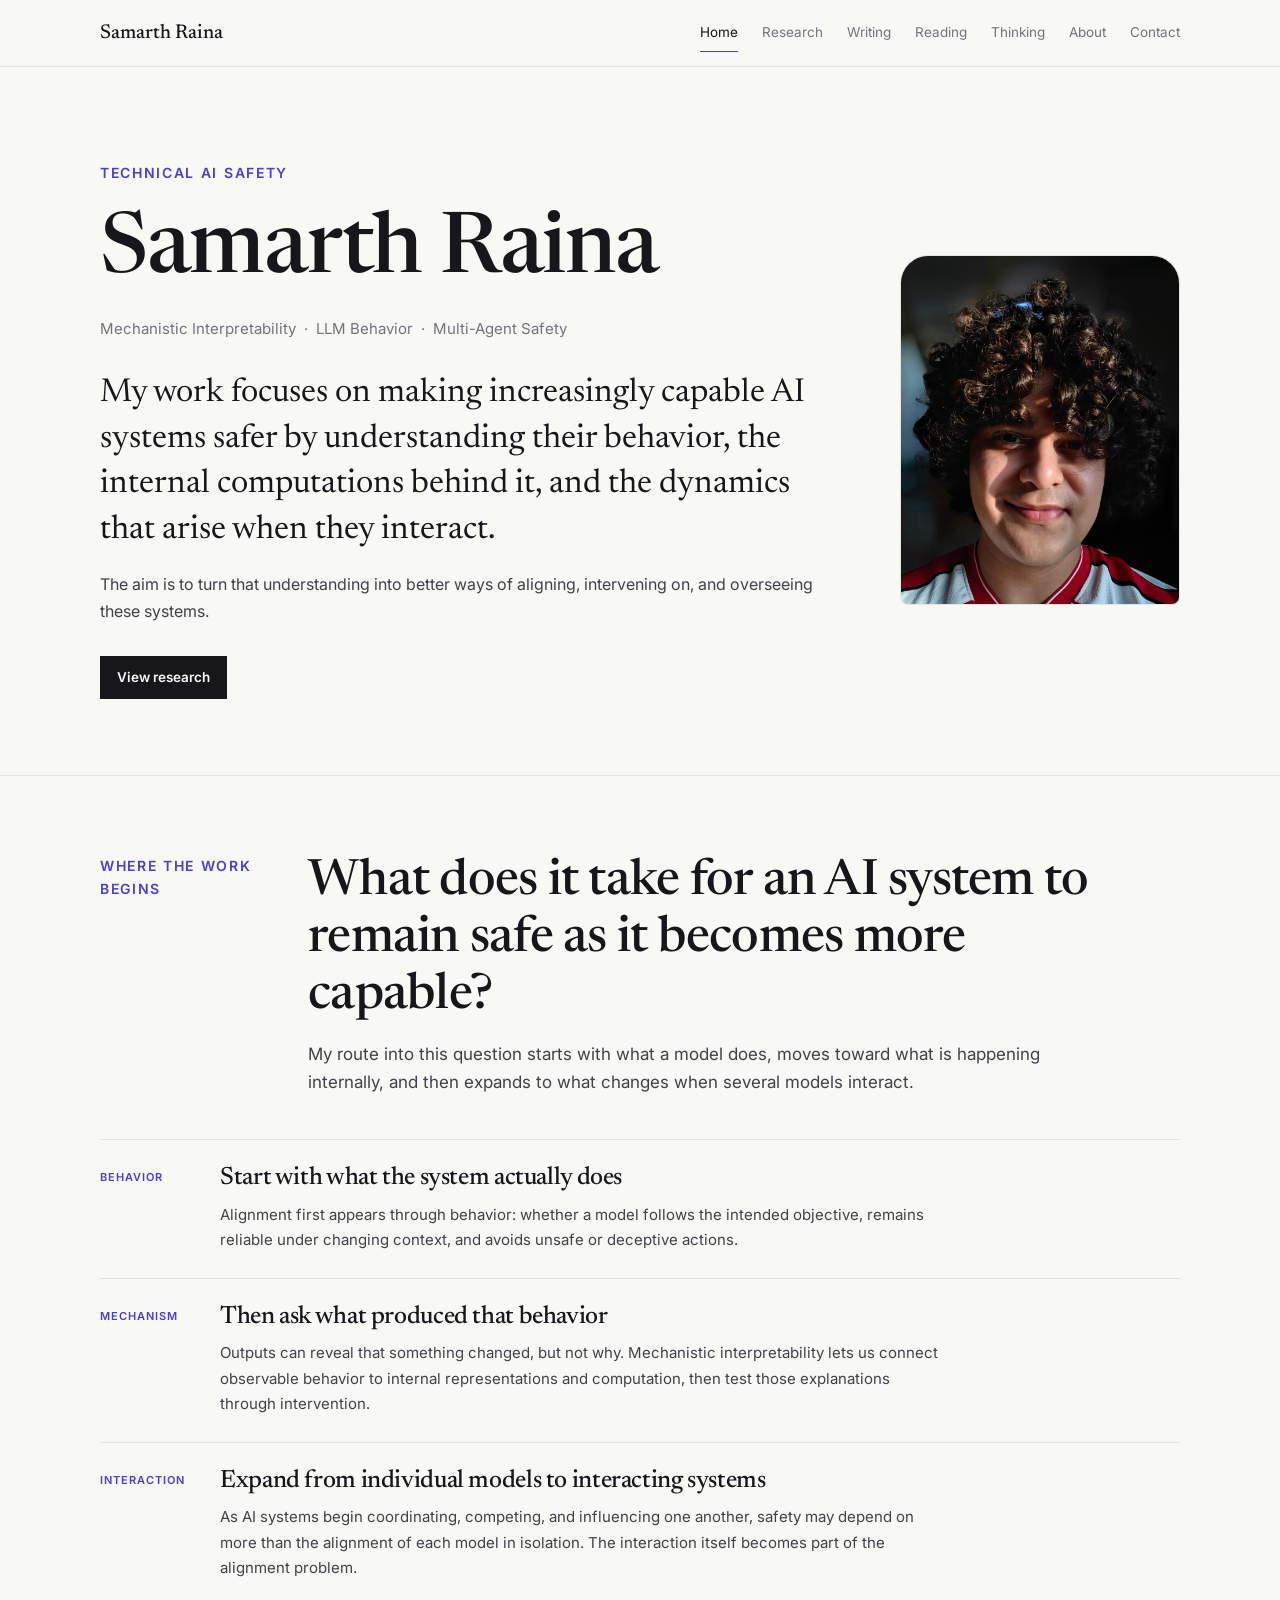
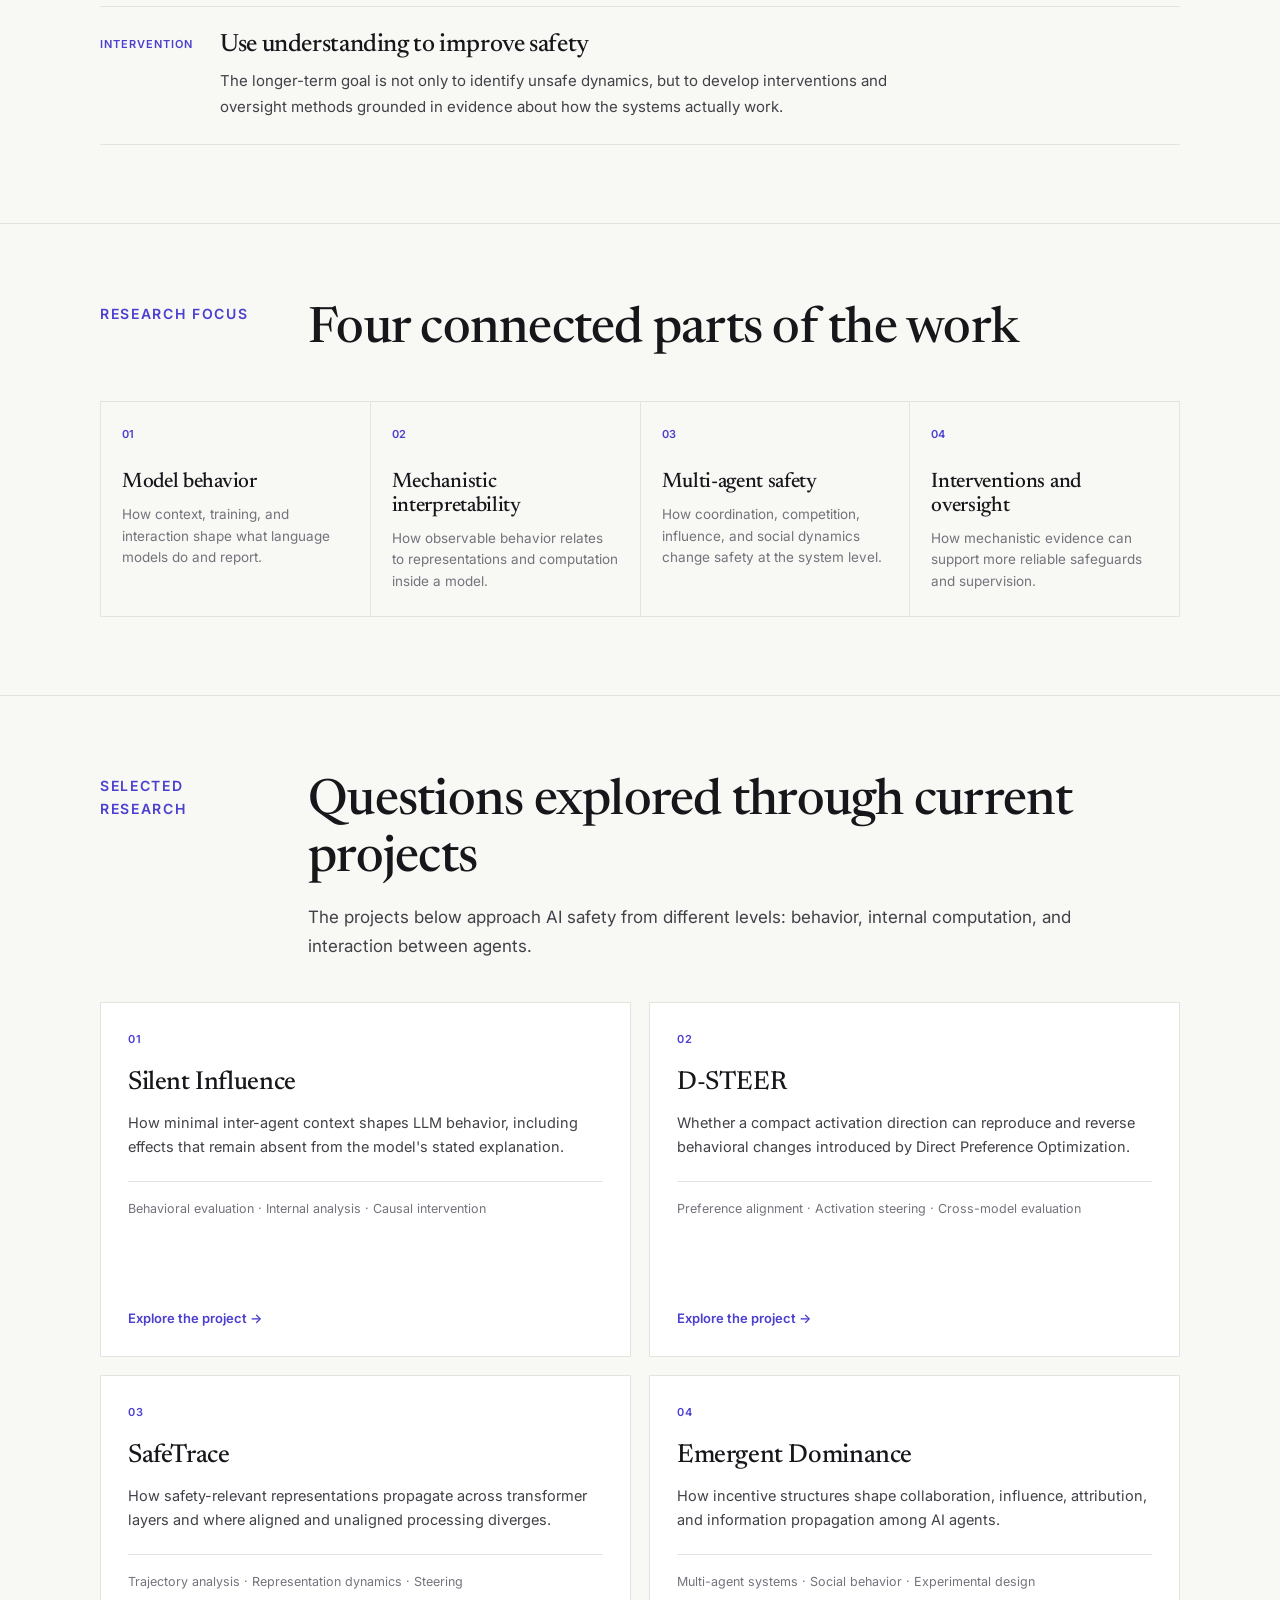
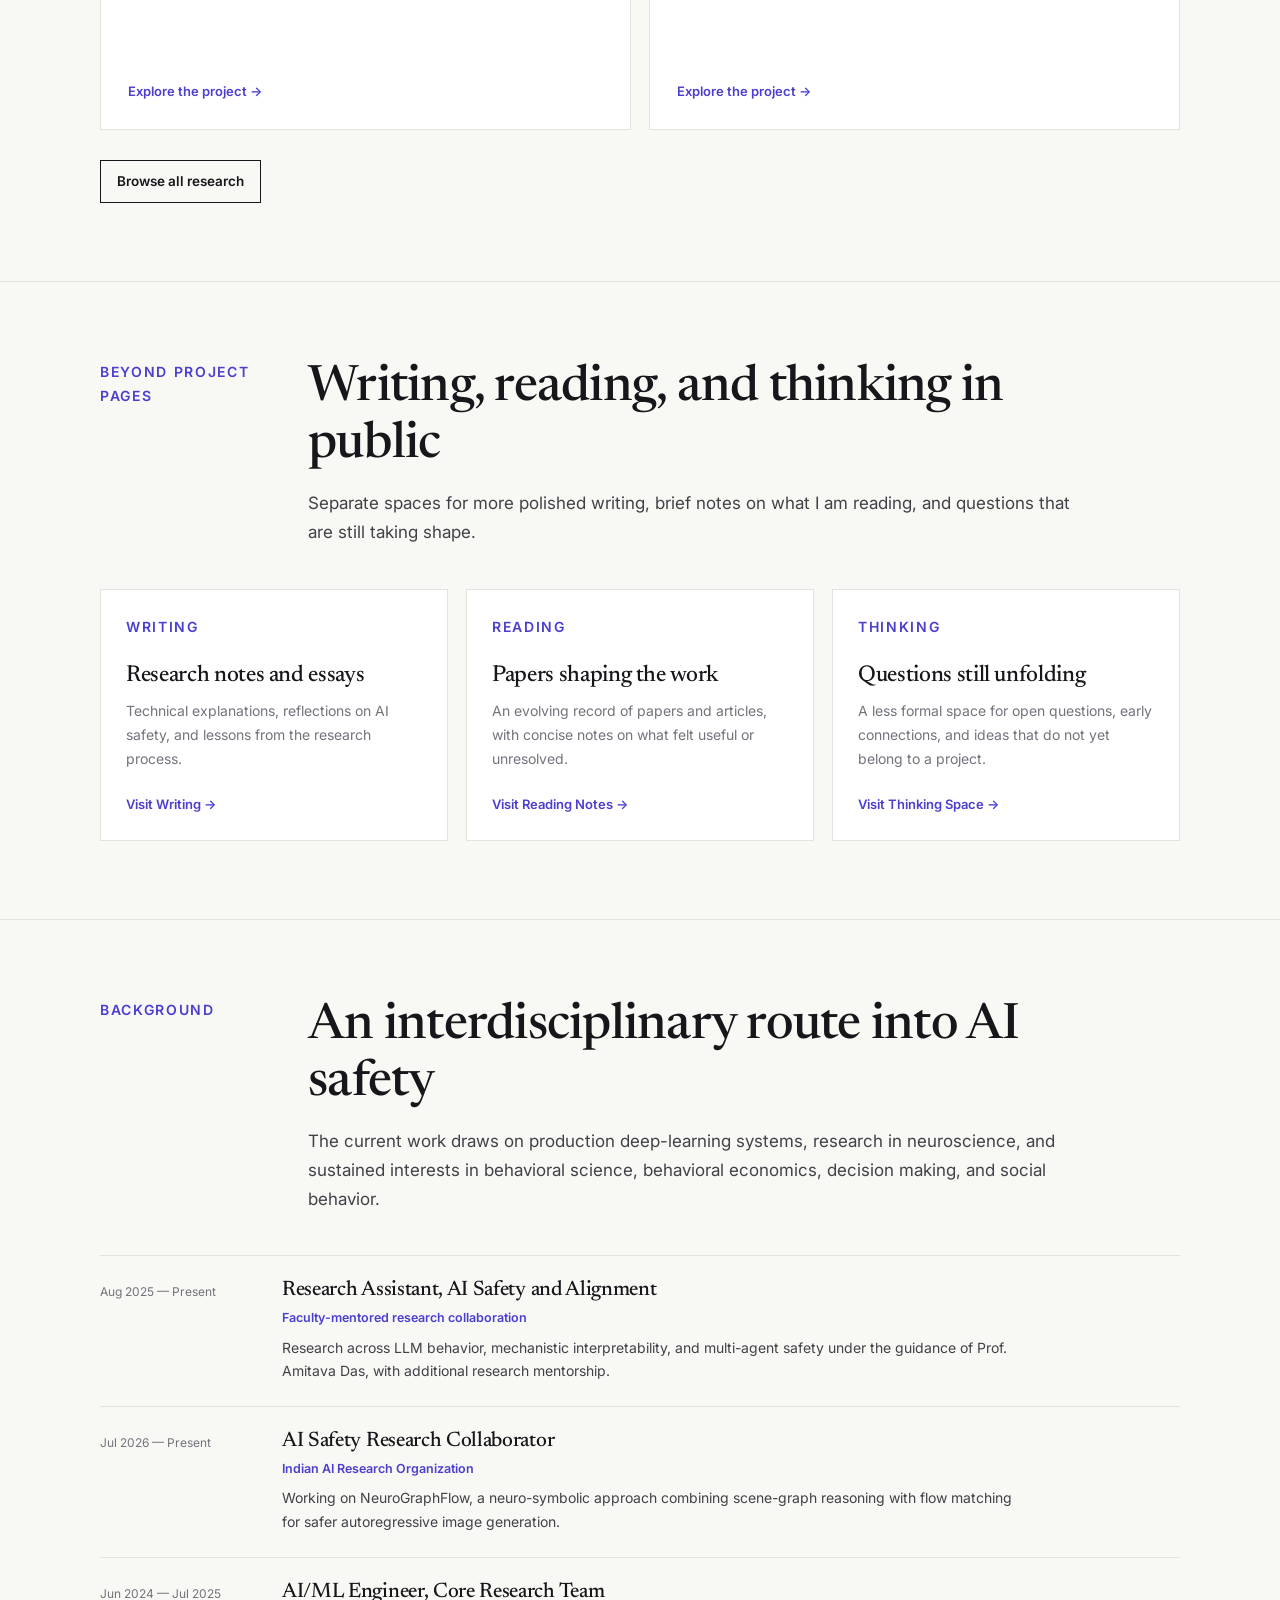
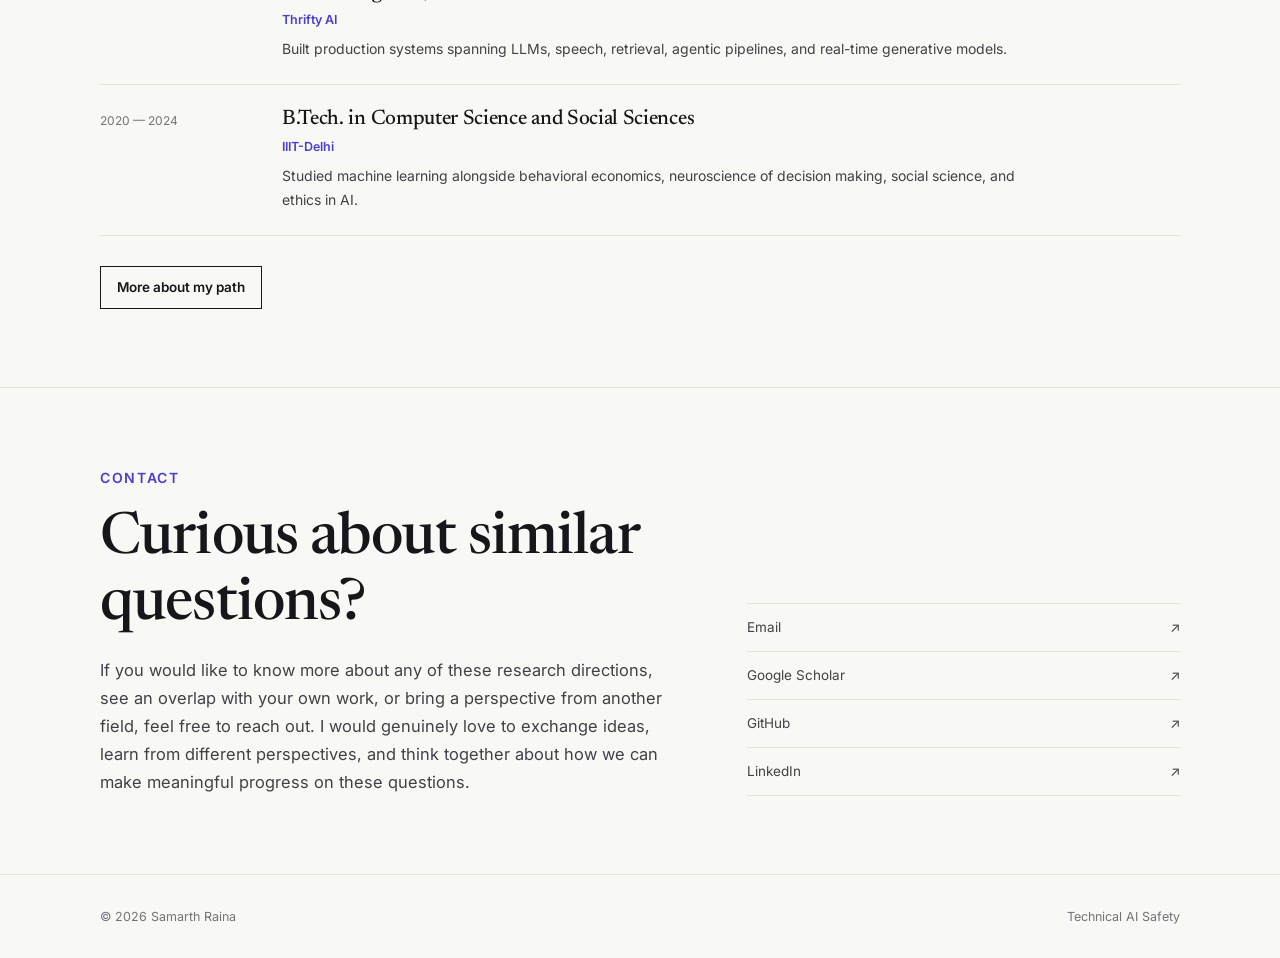
==== commit fd018035: "Clarify navigation and reorder research projects" ====
--- a/index.html
+++ b/index.html
@@ -19,8 +19,9 @@
 <body>
   <nav class="site-nav" aria-label="Primary navigation">
     <div class="wrap">
-      <a class="brand" href="./" aria-current="page">Samarth Raina</a>
+      <a class="brand" href="./">Samarth Raina</a>
       <div class="nav-links">
+        <a href="./" aria-current="page">Home</a>
         <a href="research/">Research</a>
         <a href="writing/">Writing</a>
         <a href="reading/">Reading</a>
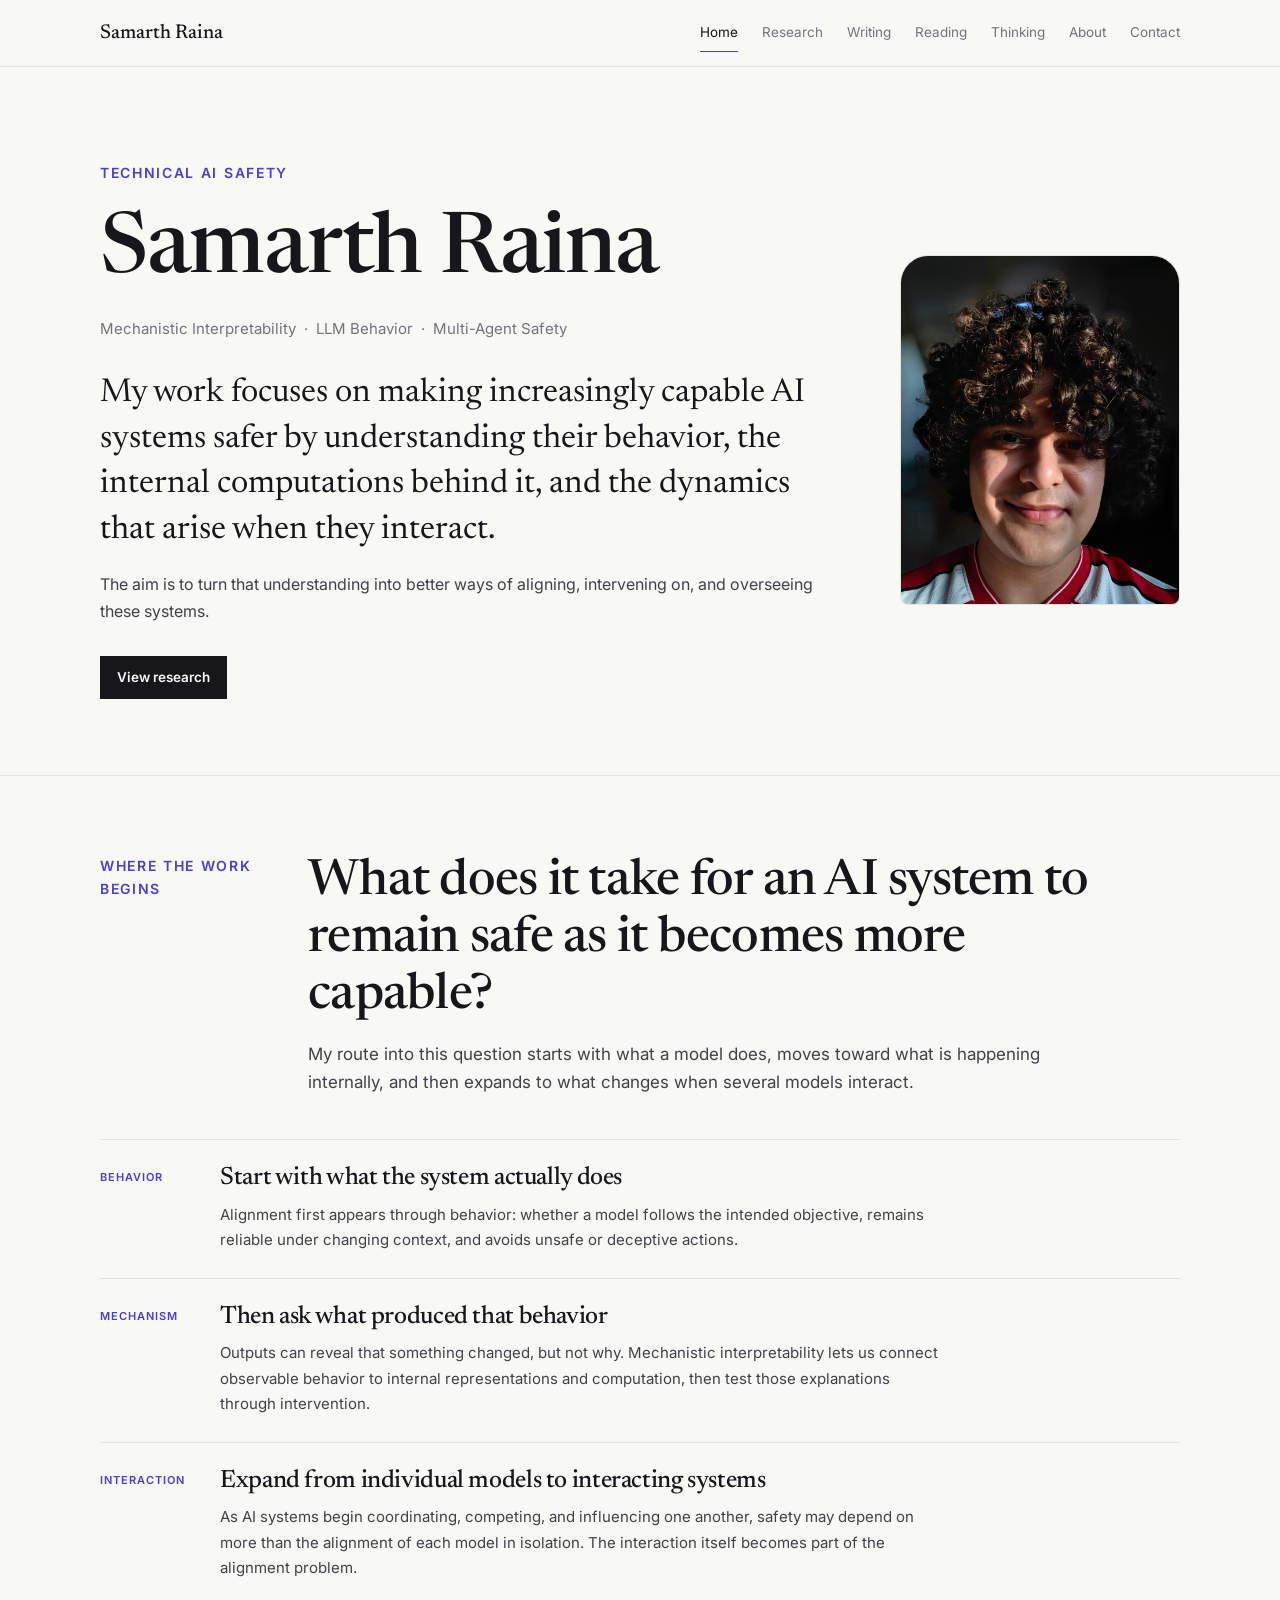
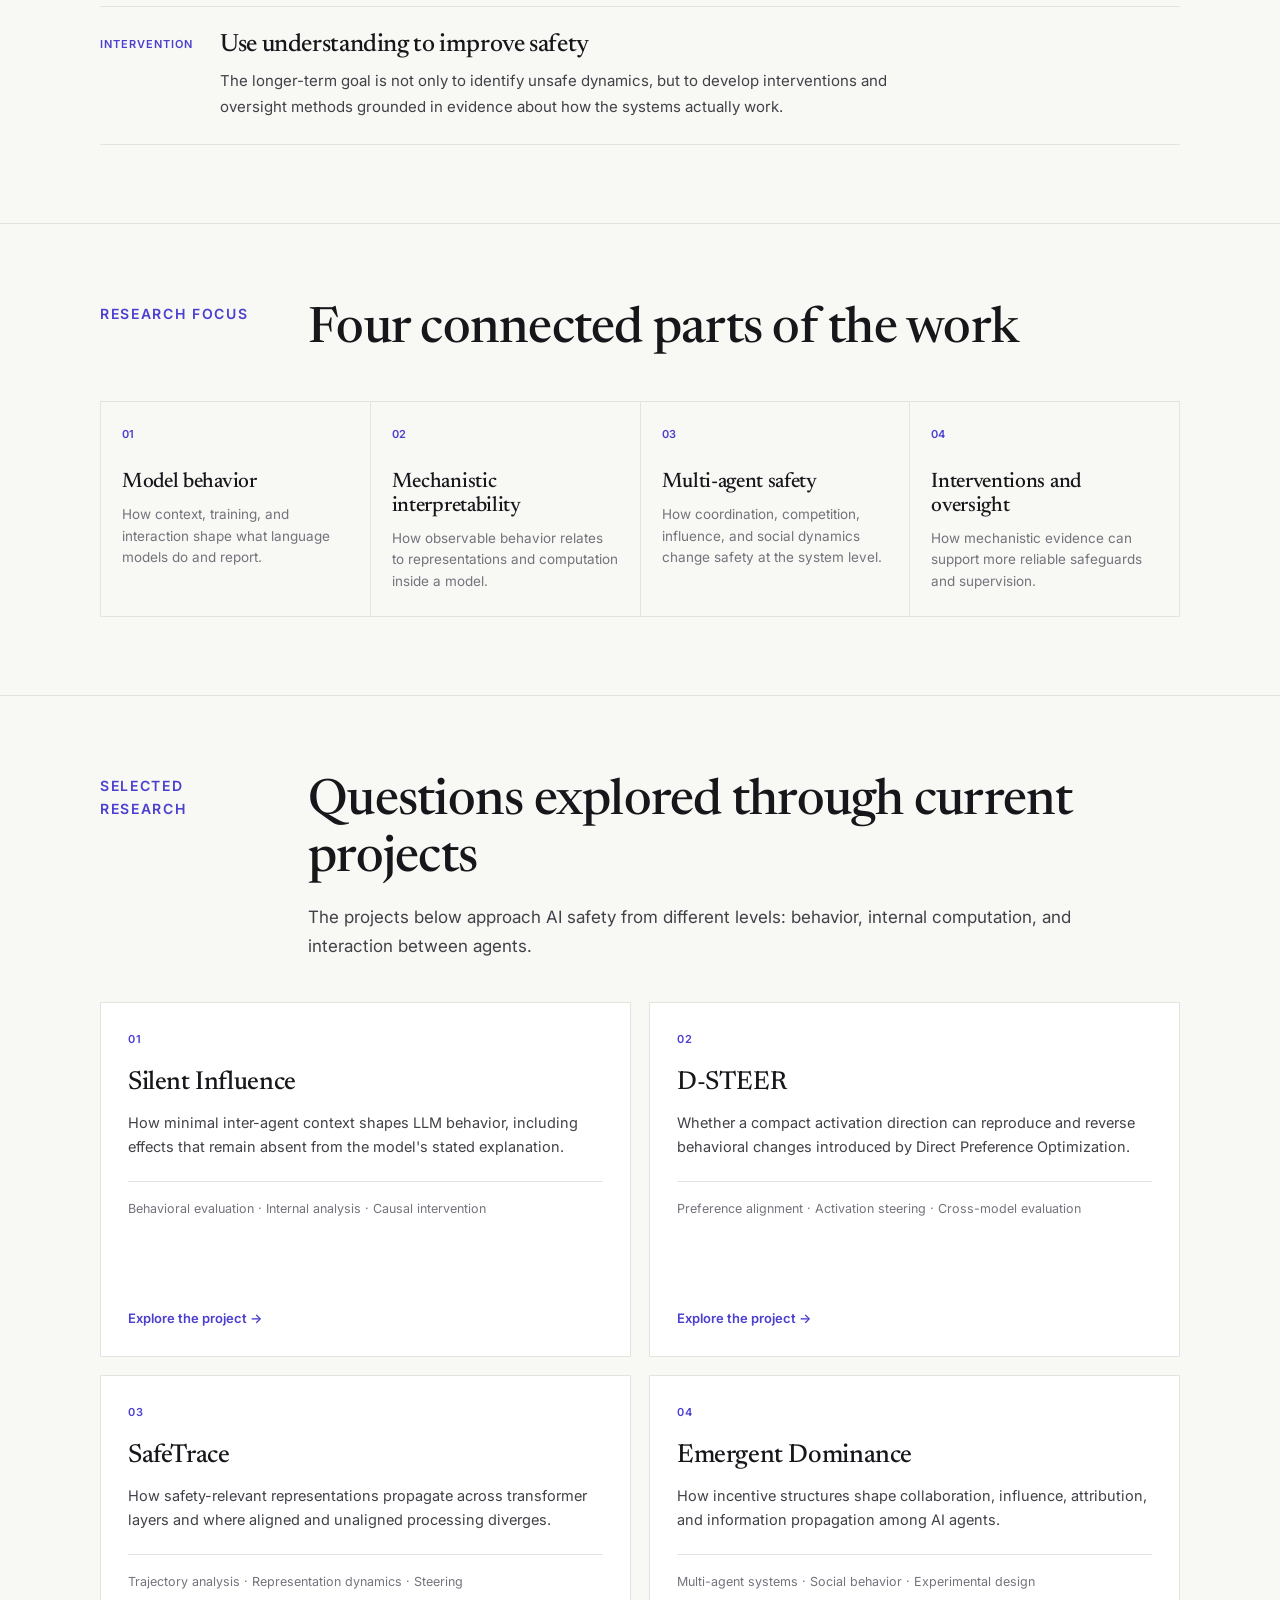
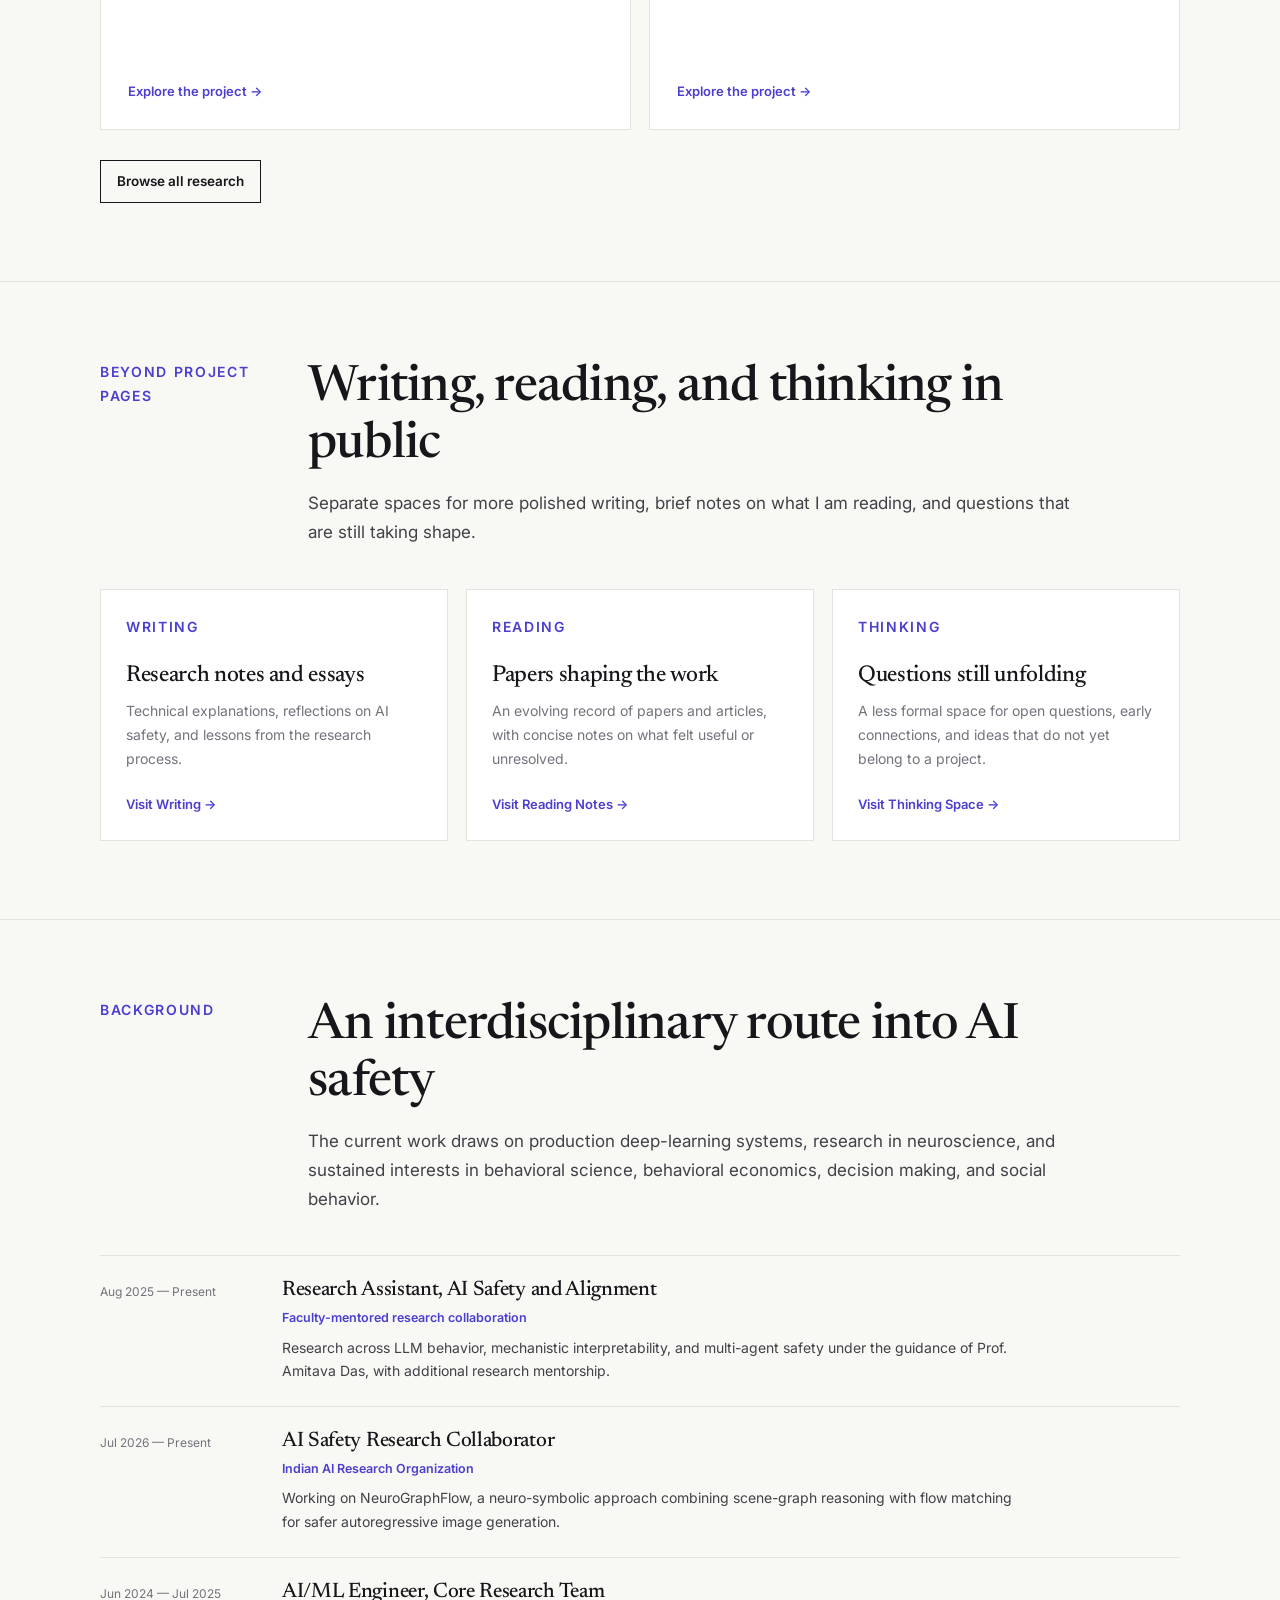
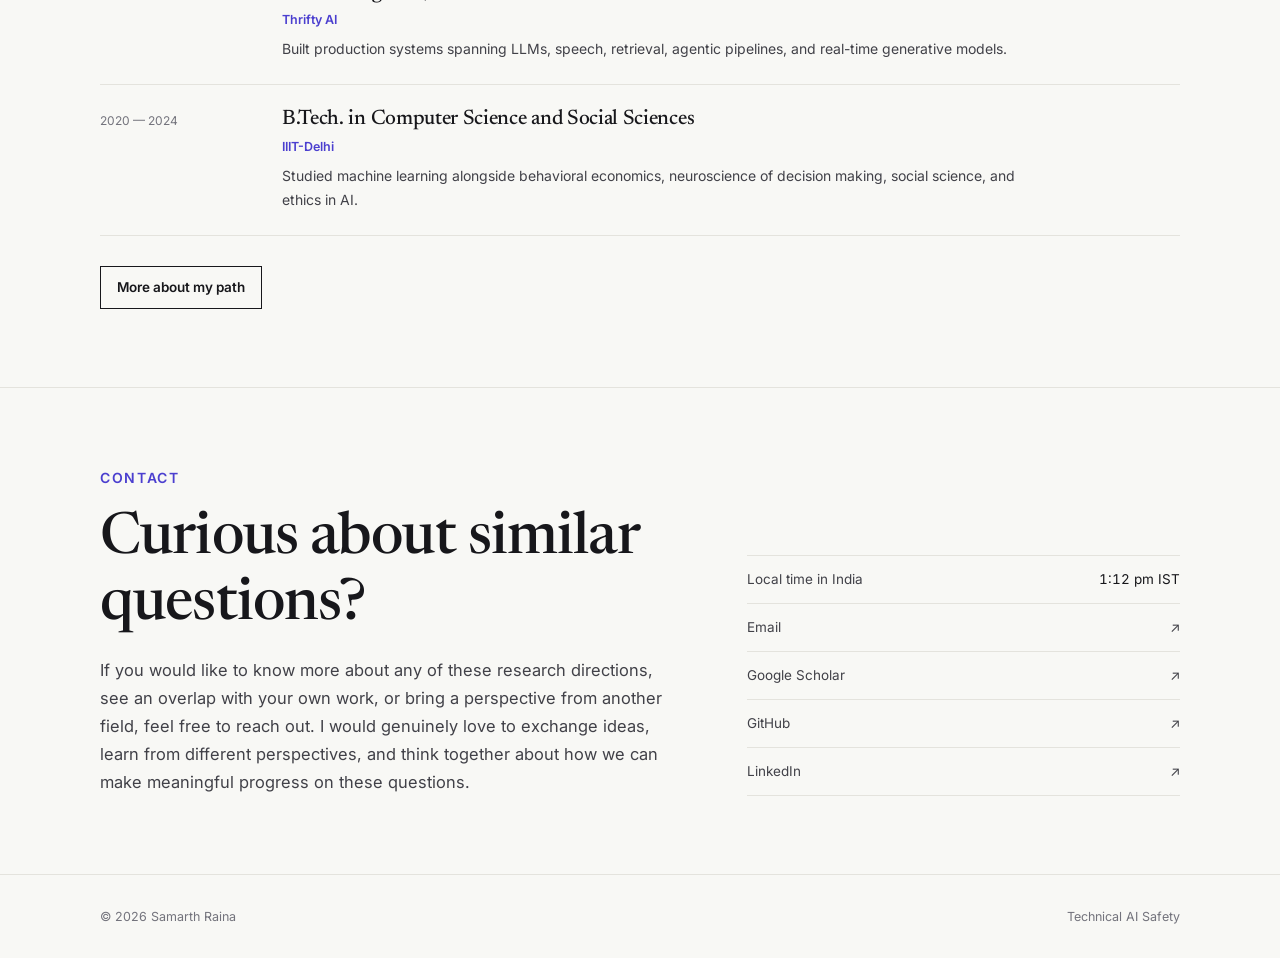
==== commit de6b3e29: "Refine writing topics and add IST clock" ====
--- a/index.html
+++ b/index.html
@@ -130,6 +130,7 @@
       <div class="wrap reveal contact-grid">
         <div><div class="eyebrow">Contact</div><h2>Curious about similar questions?</h2><p>If you would like to know more about any of these research directions, see an overlap with your own work, or bring a perspective from another field, feel free to reach out. I would genuinely love to exchange ideas, learn from different perspectives, and think together about how we can make meaningful progress on these questions.</p></div>
         <div class="contact-links">
+          <div class="contact-time" title="Indian Standard Time (UTC+5:30)"><span>Local time in India</span><span data-ist-clock>Loading IST</span></div>
           <a href="mailto:samarthraina02@gmail.com"><span>Email</span><span>↗</span></a>
           <a href="https://scholar.google.com/citations?hl=en&amp;user=8PD7WwsAAAAJ" target="_blank" rel="noopener"><span>Google Scholar</span><span>↗</span></a>
           <a href="https://github.com/samarthraina" target="_blank" rel="noopener"><span>GitHub</span><span>↗</span></a>
--- a/styles.css
+++ b/styles.css
@@ -178,6 +178,8 @@
 .contact-grid h2 { margin-top: 16px; font-size: clamp(38px, 6vw, 58px); }
 .contact-grid p { max-width: 670px; margin-top: 18px; color: var(--soft); font-size: 16.5px; }
 .contact-links { border-top: 1px solid var(--line); }
+.contact-time { display: flex; justify-content: space-between; gap: 20px; padding: 12px 0; border-bottom: 1px solid var(--line); color: var(--soft); font-size: 13.5px; }
+.contact-time [data-ist-clock] { color: var(--ink); font-variant-numeric: tabular-nums; white-space: nowrap; }
 .contact-links a { display: flex; justify-content: space-between; padding: 12px 0; border-bottom: 1px solid var(--line); color: var(--soft); font-size: 13.5px; }
 .contact-links a:hover { color: var(--accent); }
 
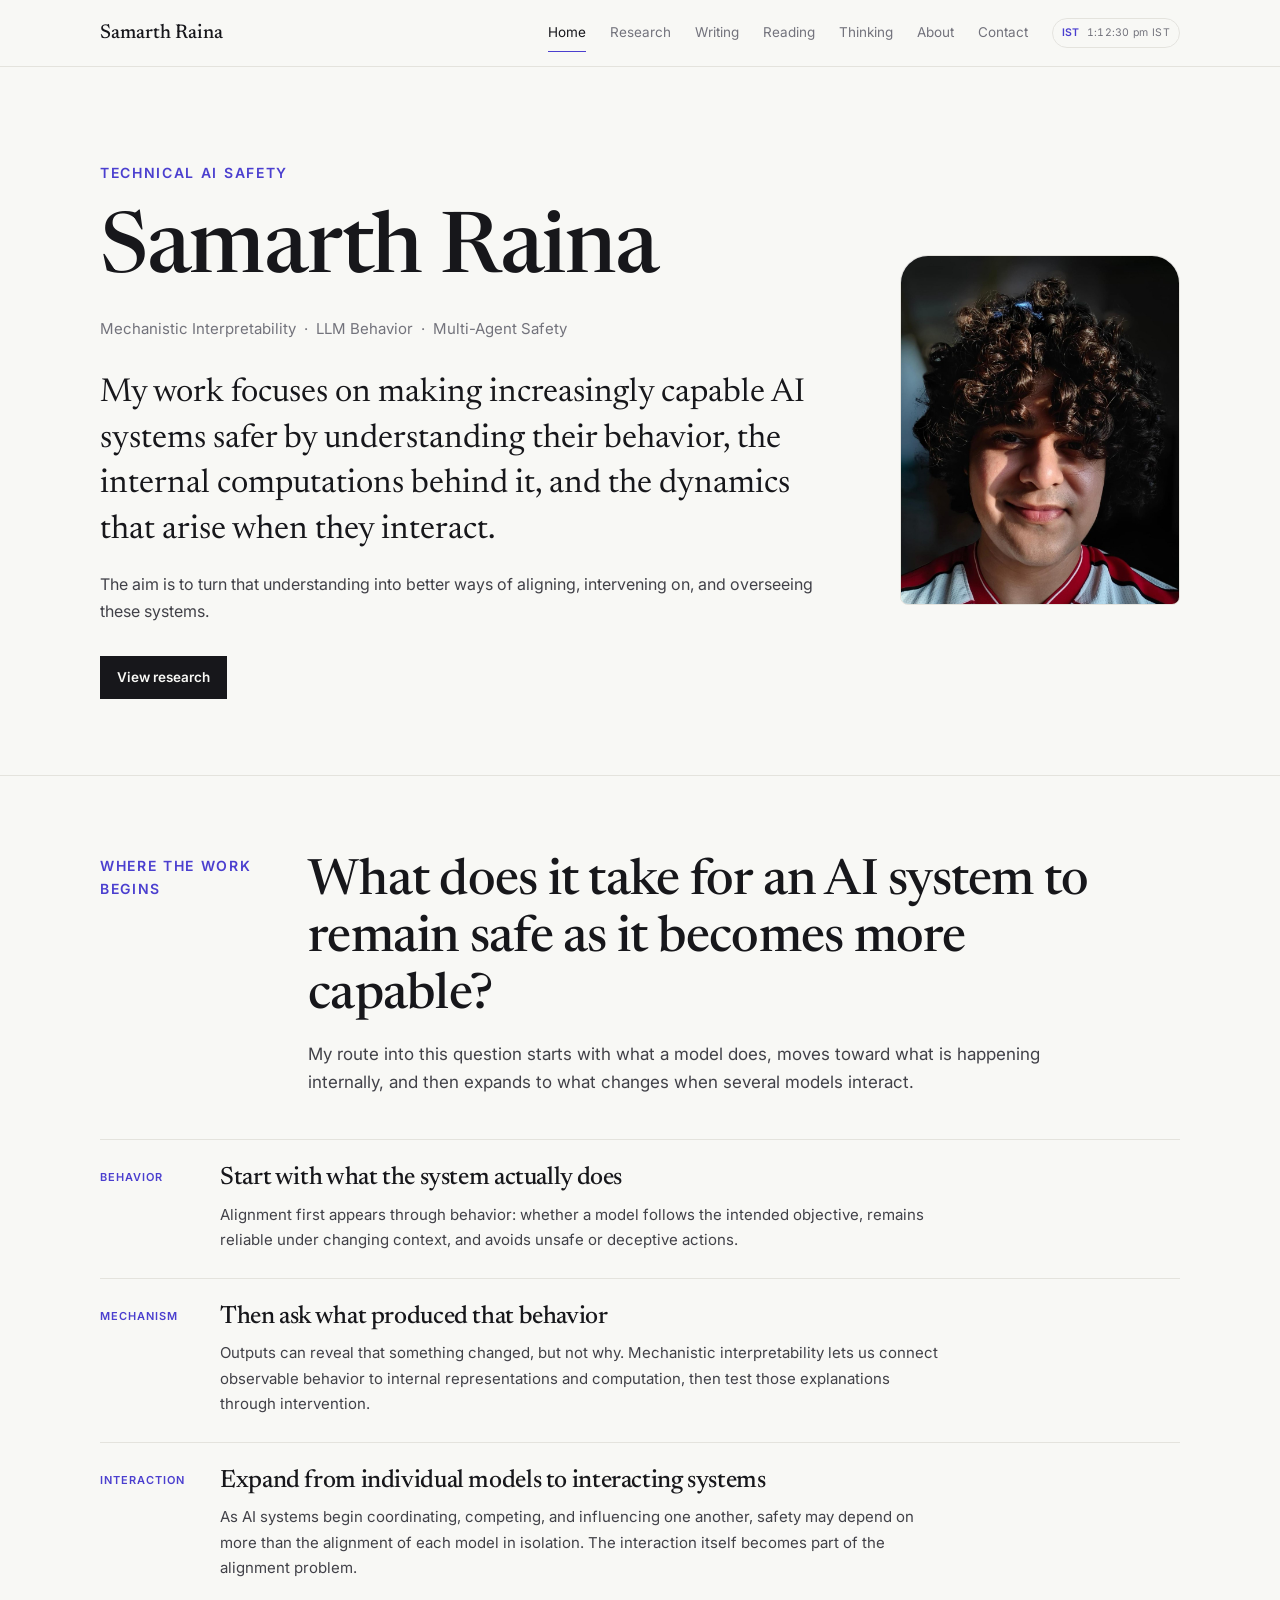
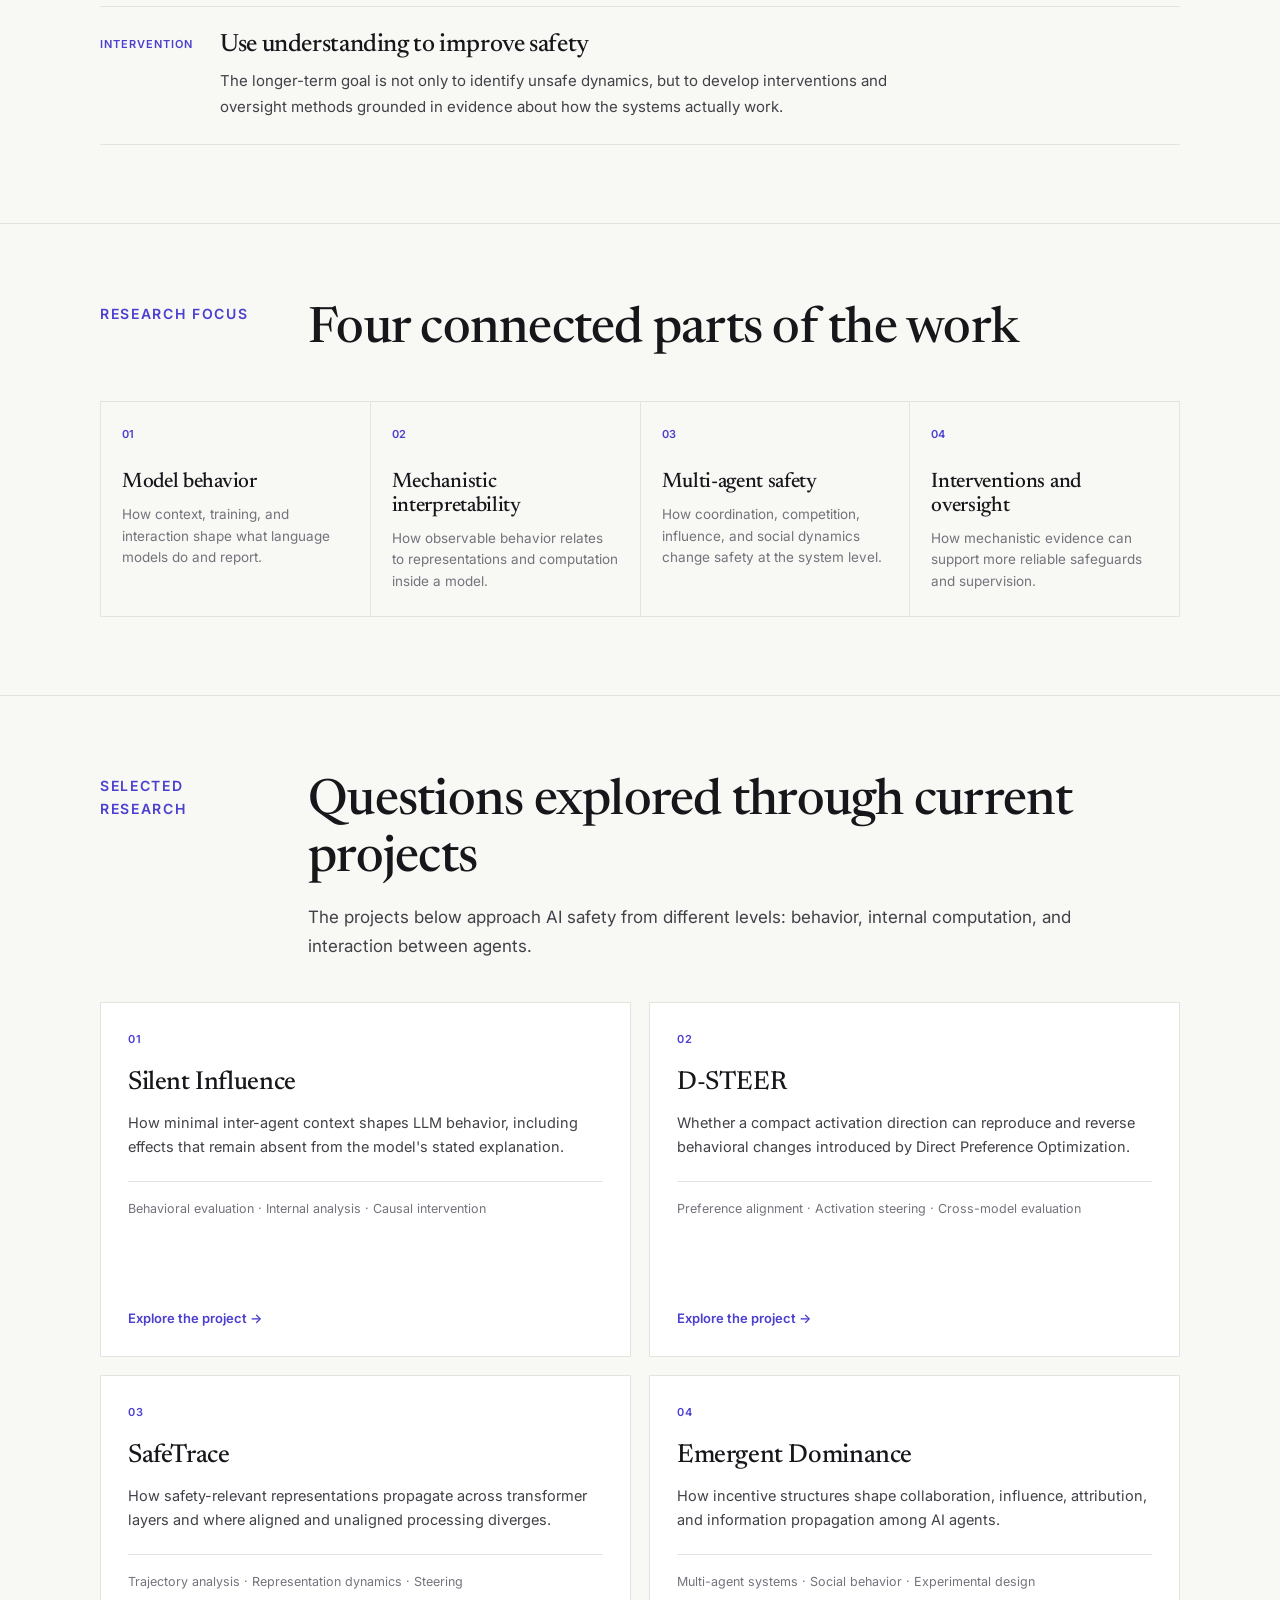
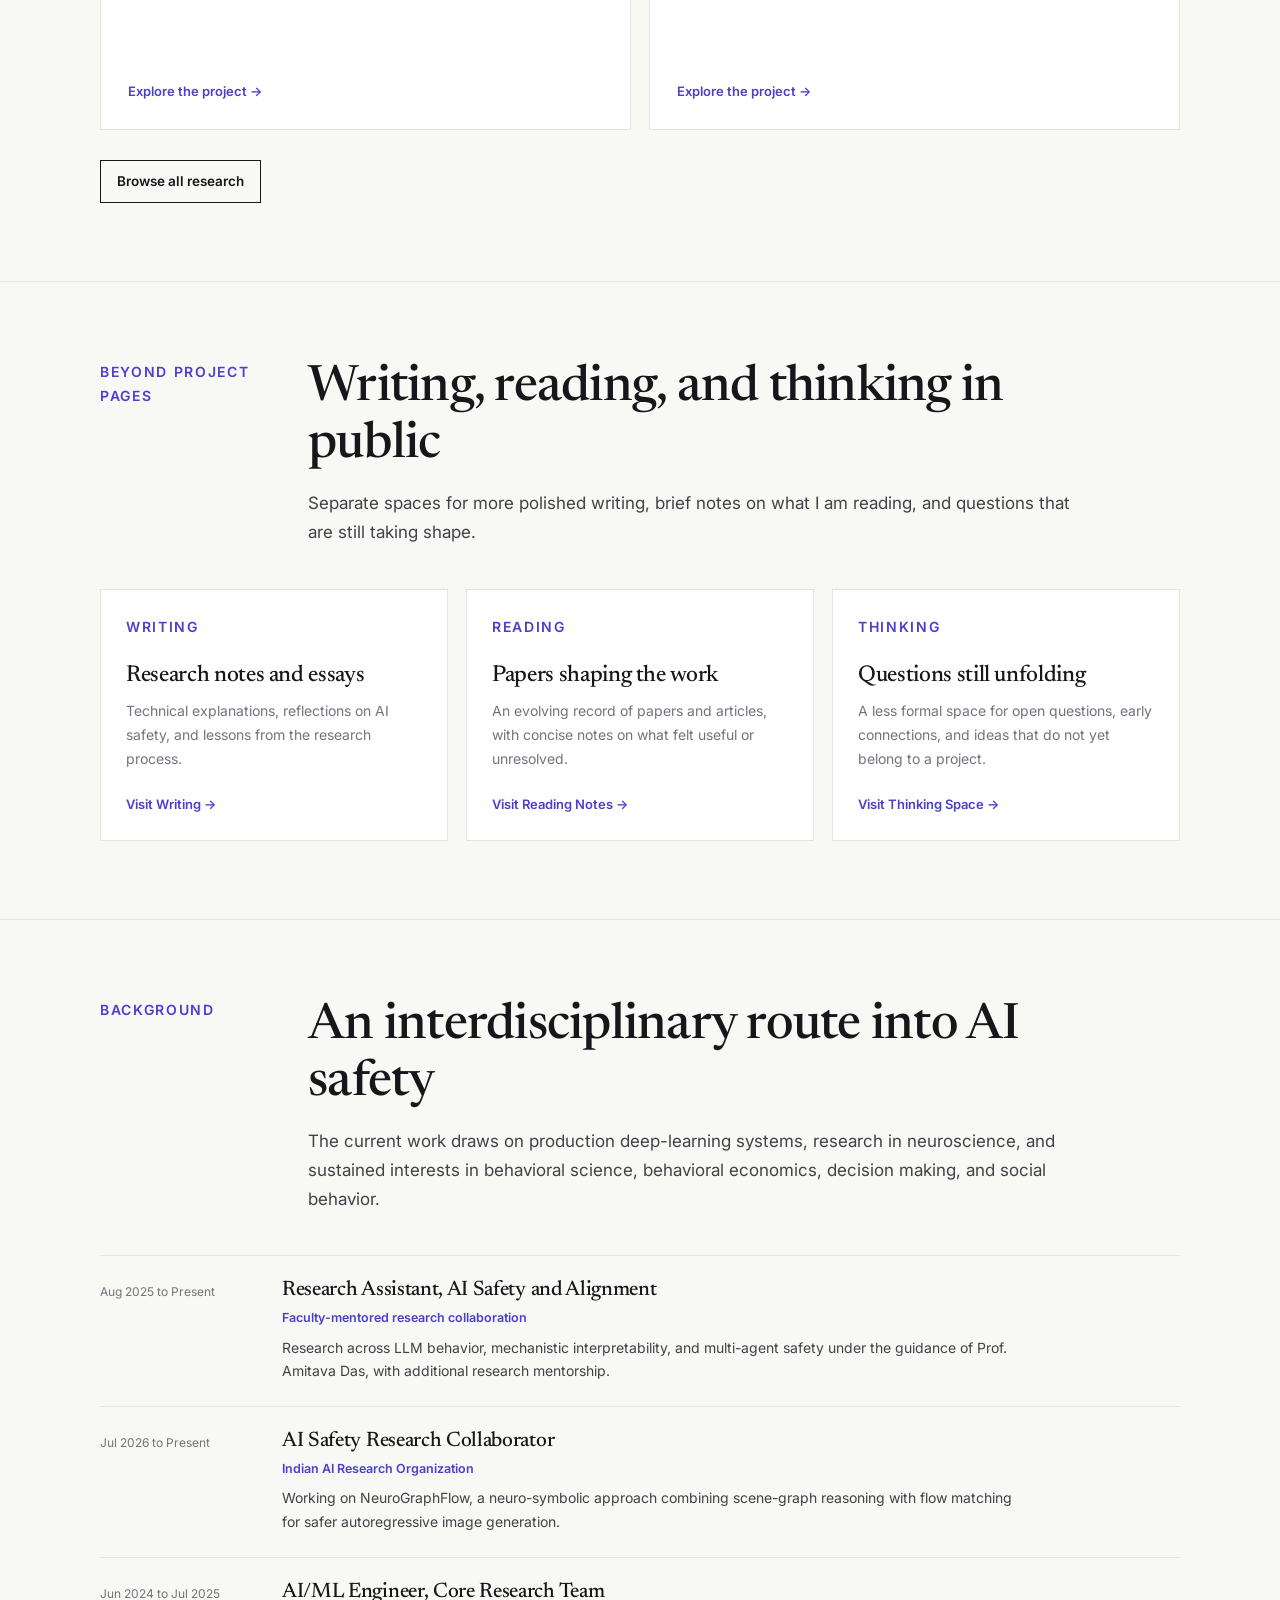
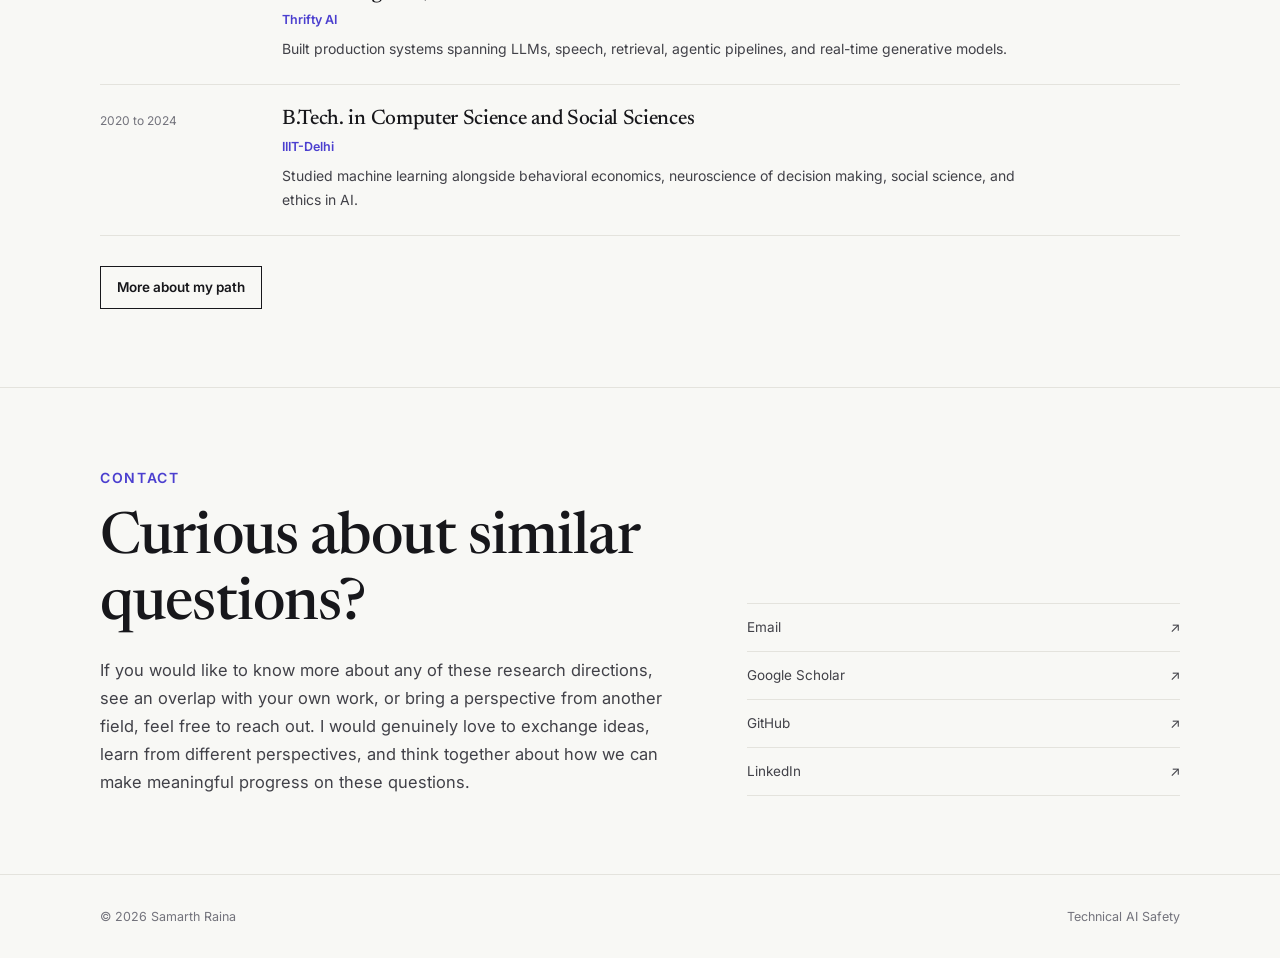
==== commit 6b16eef7: "Simplify writing and add global IST clock" ====
--- a/index.html
+++ b/index.html
@@ -117,10 +117,10 @@
           <div><h2>An interdisciplinary route into AI safety</h2><p class="section-intro">The current work draws on production deep-learning systems, research in neuroscience, and sustained interests in behavioral science, behavioral economics, decision making, and social behavior.</p></div>
         </div>
         <div class="timeline">
-          <article class="timeline-item"><div class="timeline-date">Aug 2025 — Present</div><div><h3>Research Assistant, AI Safety and Alignment</h3><div class="timeline-place">Faculty-mentored research collaboration</div><p>Research across LLM behavior, mechanistic interpretability, and multi-agent safety under the guidance of Prof. Amitava Das, with additional research mentorship.</p></div></article>
-          <article class="timeline-item"><div class="timeline-date">Jul 2026 — Present</div><div><h3>AI Safety Research Collaborator</h3><div class="timeline-place">Indian AI Research Organization</div><p>Working on NeuroGraphFlow, a neuro-symbolic approach combining scene-graph reasoning with flow matching for safer autoregressive image generation.</p></div></article>
-          <article class="timeline-item"><div class="timeline-date">Jun 2024 — Jul 2025</div><div><h3>AI/ML Engineer, Core Research Team</h3><div class="timeline-place">Thrifty AI</div><p>Built production systems spanning LLMs, speech, retrieval, agentic pipelines, and real-time generative models.</p></div></article>
-          <article class="timeline-item"><div class="timeline-date">2020 — 2024</div><div><h3>B.Tech. in Computer Science and Social Sciences</h3><div class="timeline-place">IIIT-Delhi</div><p>Studied machine learning alongside behavioral economics, neuroscience of decision making, social science, and ethics in AI.</p></div></article>
+          <article class="timeline-item"><div class="timeline-date">Aug 2025 to Present</div><div><h3>Research Assistant, AI Safety and Alignment</h3><div class="timeline-place">Faculty-mentored research collaboration</div><p>Research across LLM behavior, mechanistic interpretability, and multi-agent safety under the guidance of Prof. Amitava Das, with additional research mentorship.</p></div></article>
+          <article class="timeline-item"><div class="timeline-date">Jul 2026 to Present</div><div><h3>AI Safety Research Collaborator</h3><div class="timeline-place">Indian AI Research Organization</div><p>Working on NeuroGraphFlow, a neuro-symbolic approach combining scene-graph reasoning with flow matching for safer autoregressive image generation.</p></div></article>
+          <article class="timeline-item"><div class="timeline-date">Jun 2024 to Jul 2025</div><div><h3>AI/ML Engineer, Core Research Team</h3><div class="timeline-place">Thrifty AI</div><p>Built production systems spanning LLMs, speech, retrieval, agentic pipelines, and real-time generative models.</p></div></article>
+          <article class="timeline-item"><div class="timeline-date">2020 to 2024</div><div><h3>B.Tech. in Computer Science and Social Sciences</h3><div class="timeline-place">IIIT-Delhi</div><p>Studied machine learning alongside behavioral economics, neuroscience of decision making, social science, and ethics in AI.</p></div></article>
         </div>
         <div class="hero-actions"><a class="button" href="about/">More about my path</a></div>
       </div>
@@ -130,7 +130,6 @@
       <div class="wrap reveal contact-grid">
         <div><div class="eyebrow">Contact</div><h2>Curious about similar questions?</h2><p>If you would like to know more about any of these research directions, see an overlap with your own work, or bring a perspective from another field, feel free to reach out. I would genuinely love to exchange ideas, learn from different perspectives, and think together about how we can make meaningful progress on these questions.</p></div>
         <div class="contact-links">
-          <div class="contact-time" title="Indian Standard Time (UTC+5:30)"><span>Local time in India</span><span data-ist-clock>Loading IST</span></div>
           <a href="mailto:samarthraina02@gmail.com"><span>Email</span><span>↗</span></a>
           <a href="https://scholar.google.com/citations?hl=en&amp;user=8PD7WwsAAAAJ" target="_blank" rel="noopener"><span>Google Scholar</span><span>↗</span></a>
           <a href="https://github.com/samarthraina" target="_blank" rel="noopener"><span>GitHub</span><span>↗</span></a>
--- a/styles.css
+++ b/styles.css
@@ -178,10 +178,13 @@
 .contact-grid h2 { margin-top: 16px; font-size: clamp(38px, 6vw, 58px); }
 .contact-grid p { max-width: 670px; margin-top: 18px; color: var(--soft); font-size: 16.5px; }
 .contact-links { border-top: 1px solid var(--line); }
-.contact-time { display: flex; justify-content: space-between; gap: 20px; padding: 12px 0; border-bottom: 1px solid var(--line); color: var(--soft); font-size: 13.5px; }
-.contact-time [data-ist-clock] { color: var(--ink); font-variant-numeric: tabular-nums; white-space: nowrap; }
 .contact-links a { display: flex; justify-content: space-between; padding: 12px 0; border-bottom: 1px solid var(--line); color: var(--soft); font-size: 13.5px; }
 .contact-links a:hover { color: var(--accent); }
+
+.site-clock { display: inline-flex; align-items: center; gap: 7px; padding: 5px 9px; border: 1px solid var(--line); border-radius: 999px; color: var(--muted); font-size: 10.5px; font-variant-numeric: tabular-nums; letter-spacing: .03em; white-space: nowrap; }
+.site-clock .clock-zone { color: var(--accent); font-weight: 600; }
+.writing-preview { max-width: 760px; margin-top: 18px; color: var(--soft); font-family: var(--serif); font-size: clamp(21px, 3vw, 27px); line-height: 1.5; }
+.writing-soon { margin-top: 24px; color: var(--accent); font-size: 13px; font-weight: 600; letter-spacing: .08em; text-transform: uppercase; }
 
 .page-hero { padding: 90px 0 62px; border-bottom: 1px solid var(--line); }
 .page-hero h1 { max-width: 850px; margin-top: 18px; font-size: clamp(48px, 7vw, 72px); }
@@ -247,6 +250,7 @@
   .site-nav .wrap { align-items: flex-start; padding-top: 13px; padding-bottom: 13px; }
   .nav-links { max-width: 330px; justify-content: flex-end; flex-wrap: wrap; gap: 4px 14px; }
   .nav-links a { padding: 2px 0; }
+  .site-clock { padding: 3px 7px; }
   .hero { padding: 64px 0 56px; }
   .hero-grid { grid-template-columns: 1fr; }
   .portrait-frame { grid-row: 1; width: min(220px, 68vw); }
